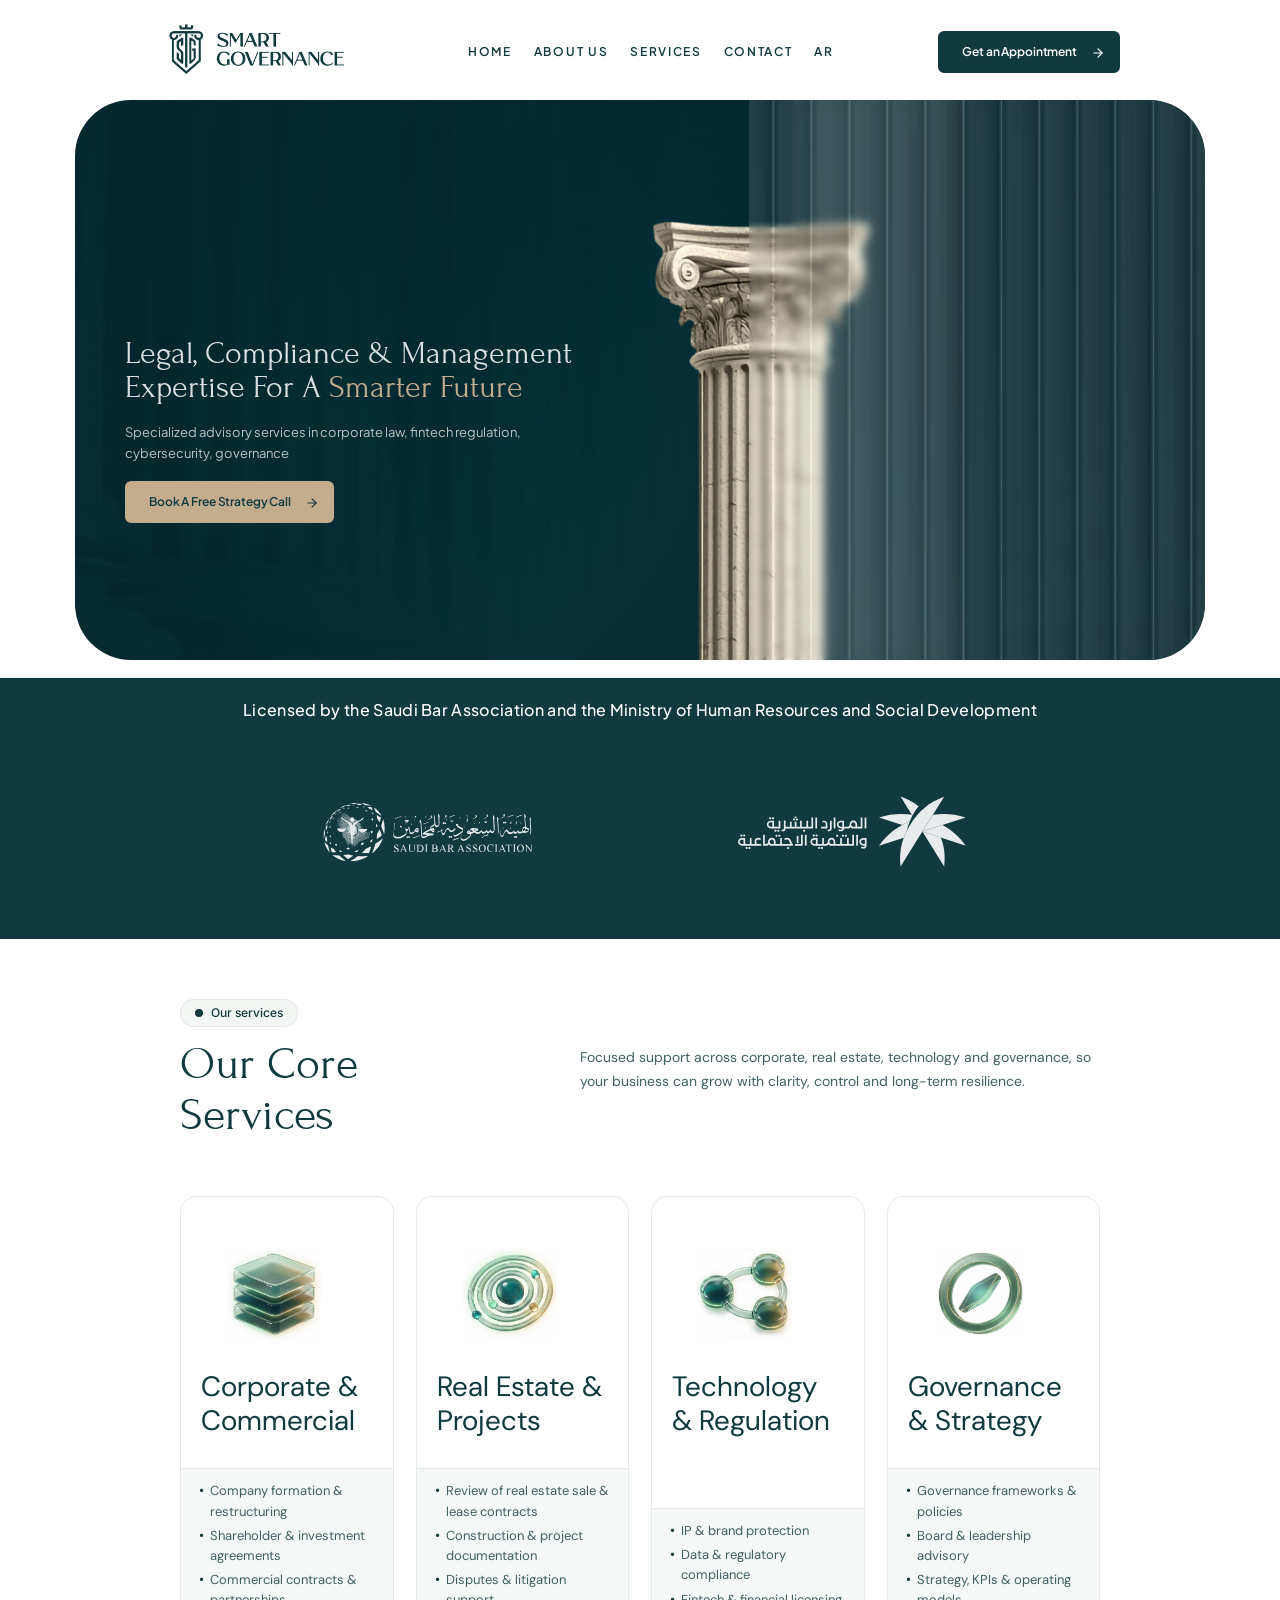
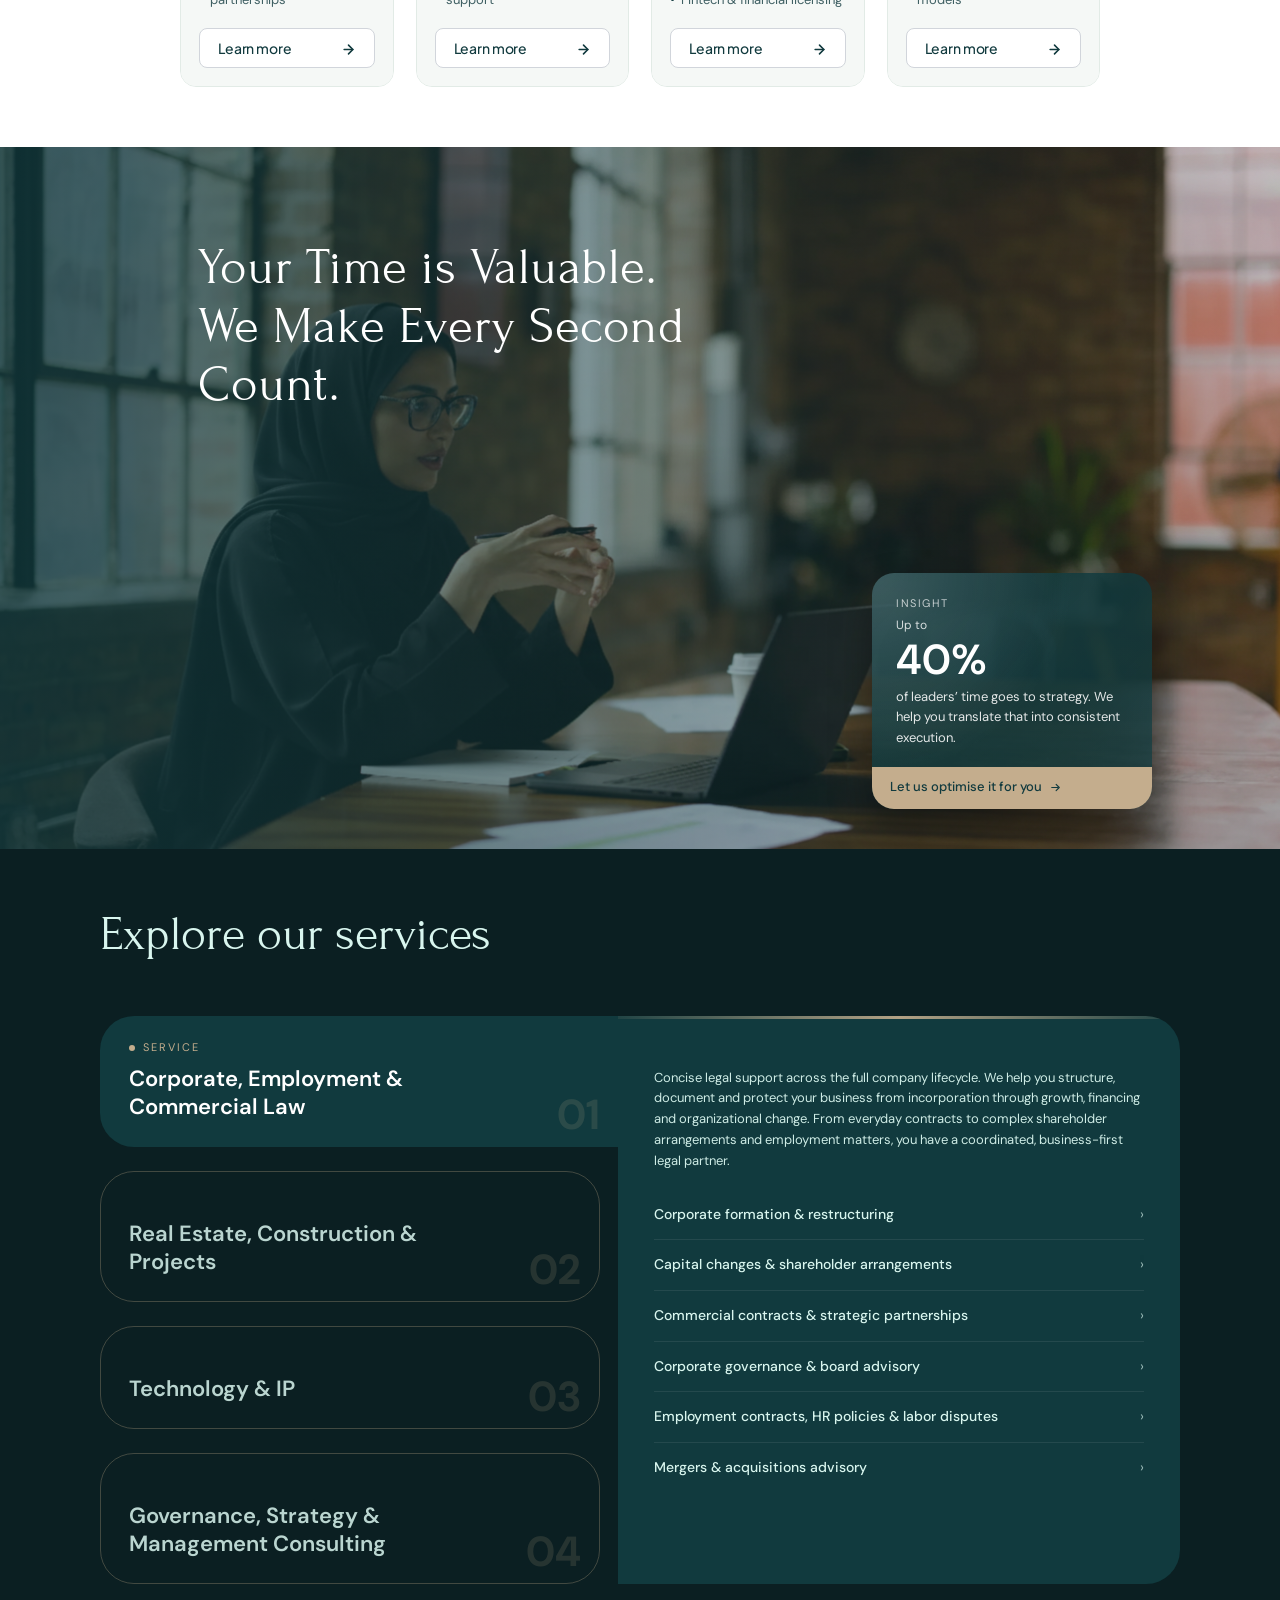
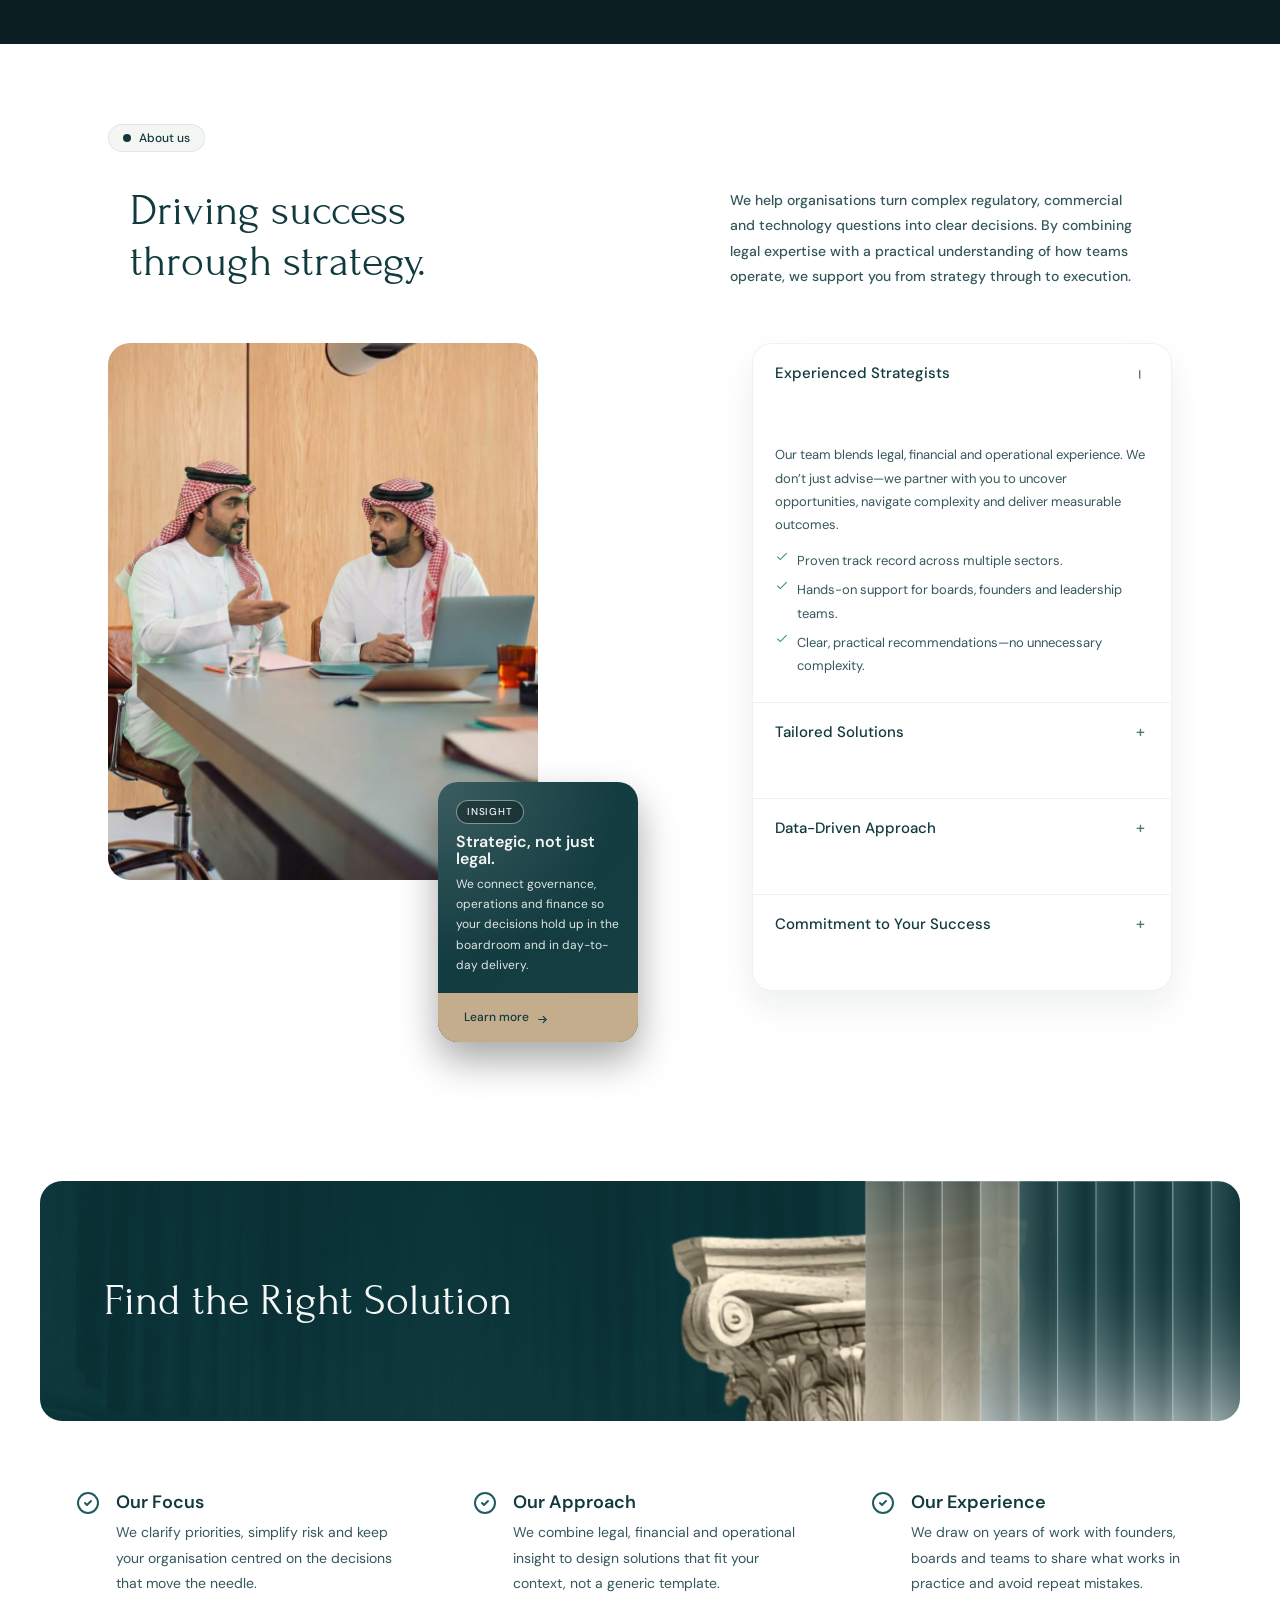
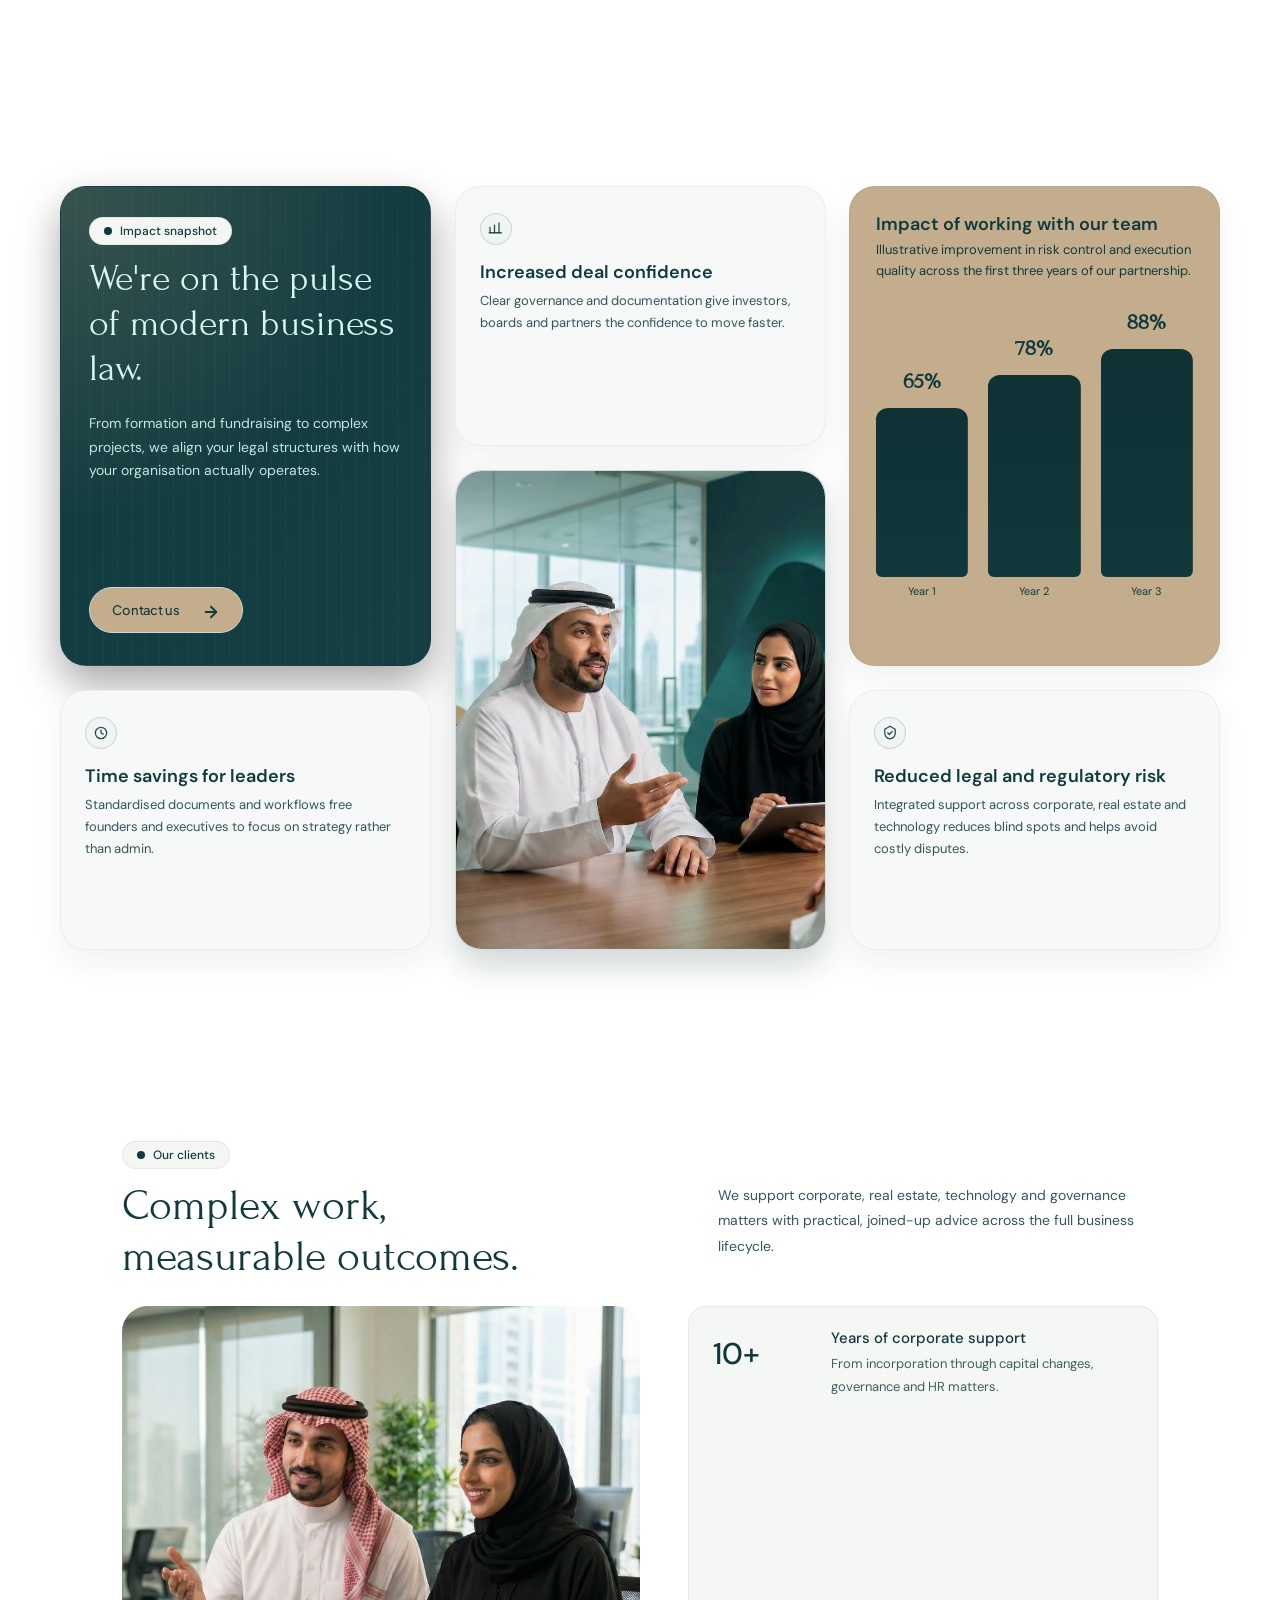
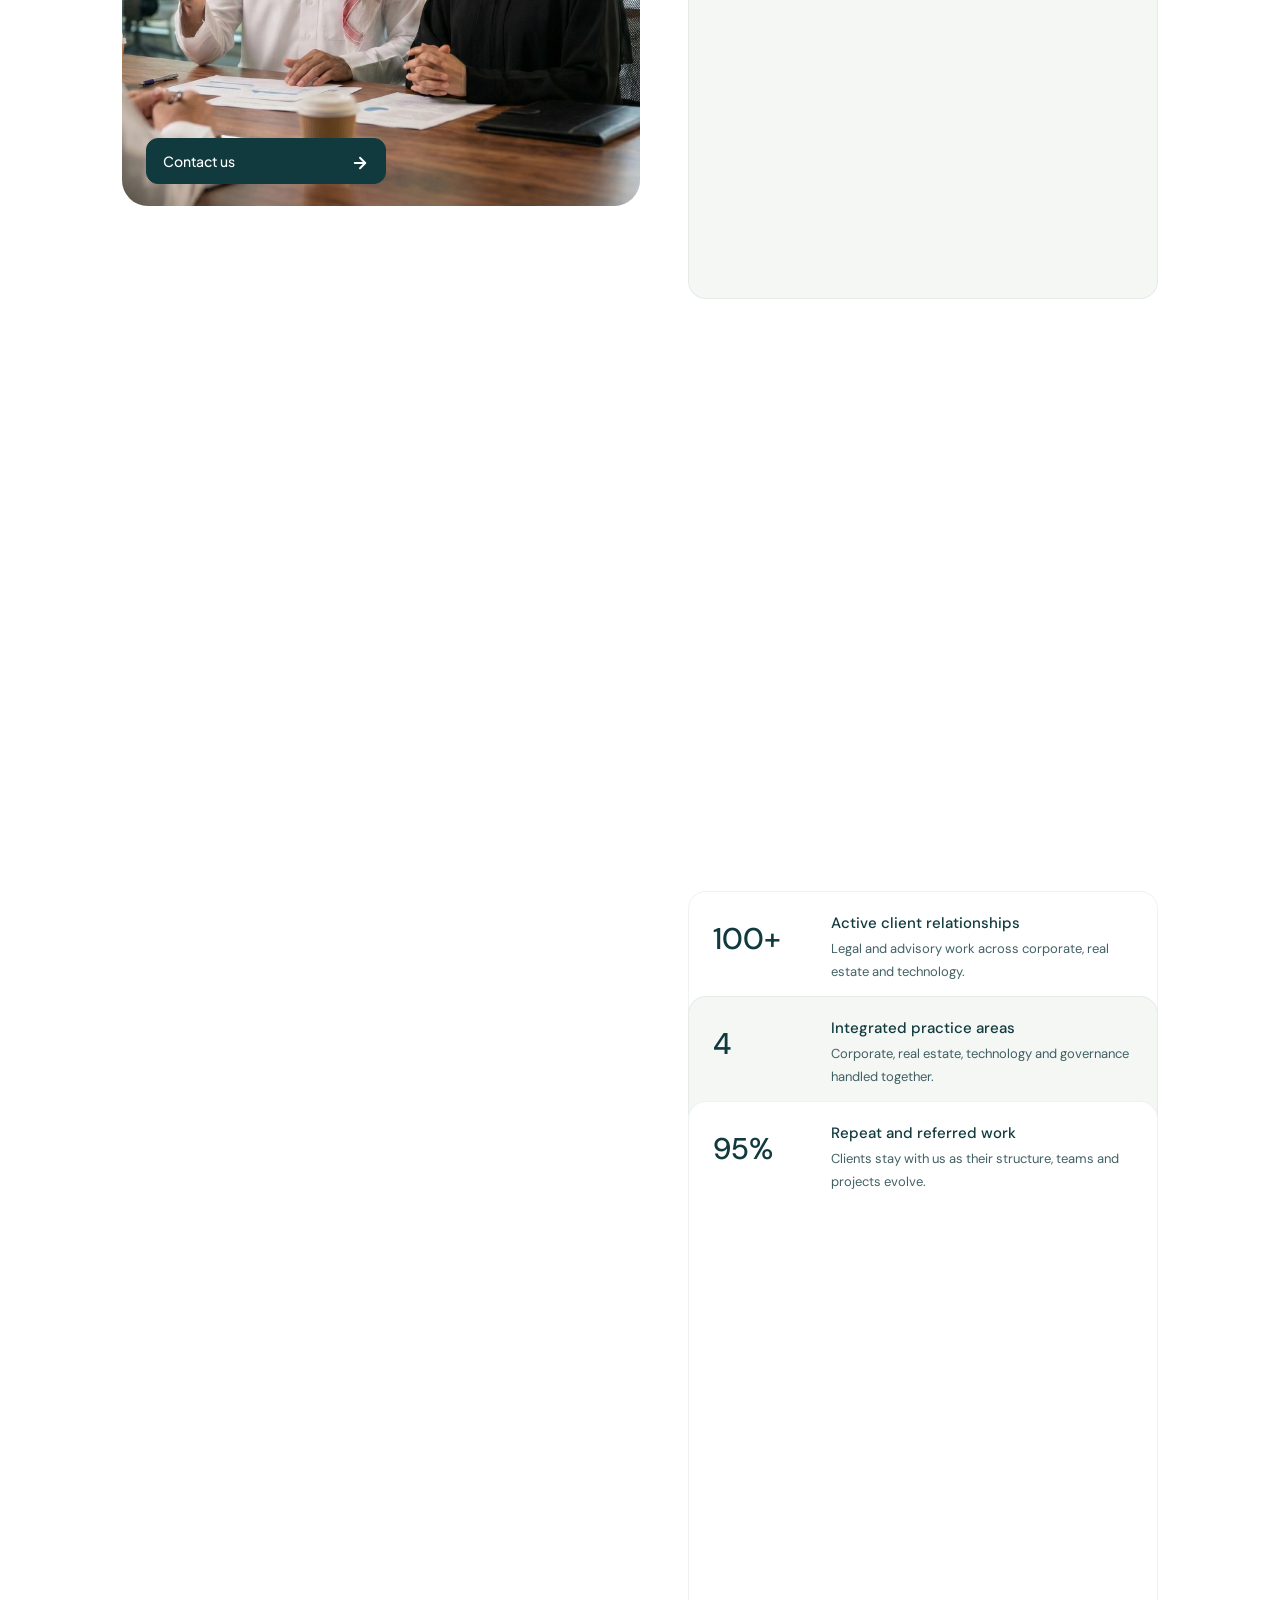
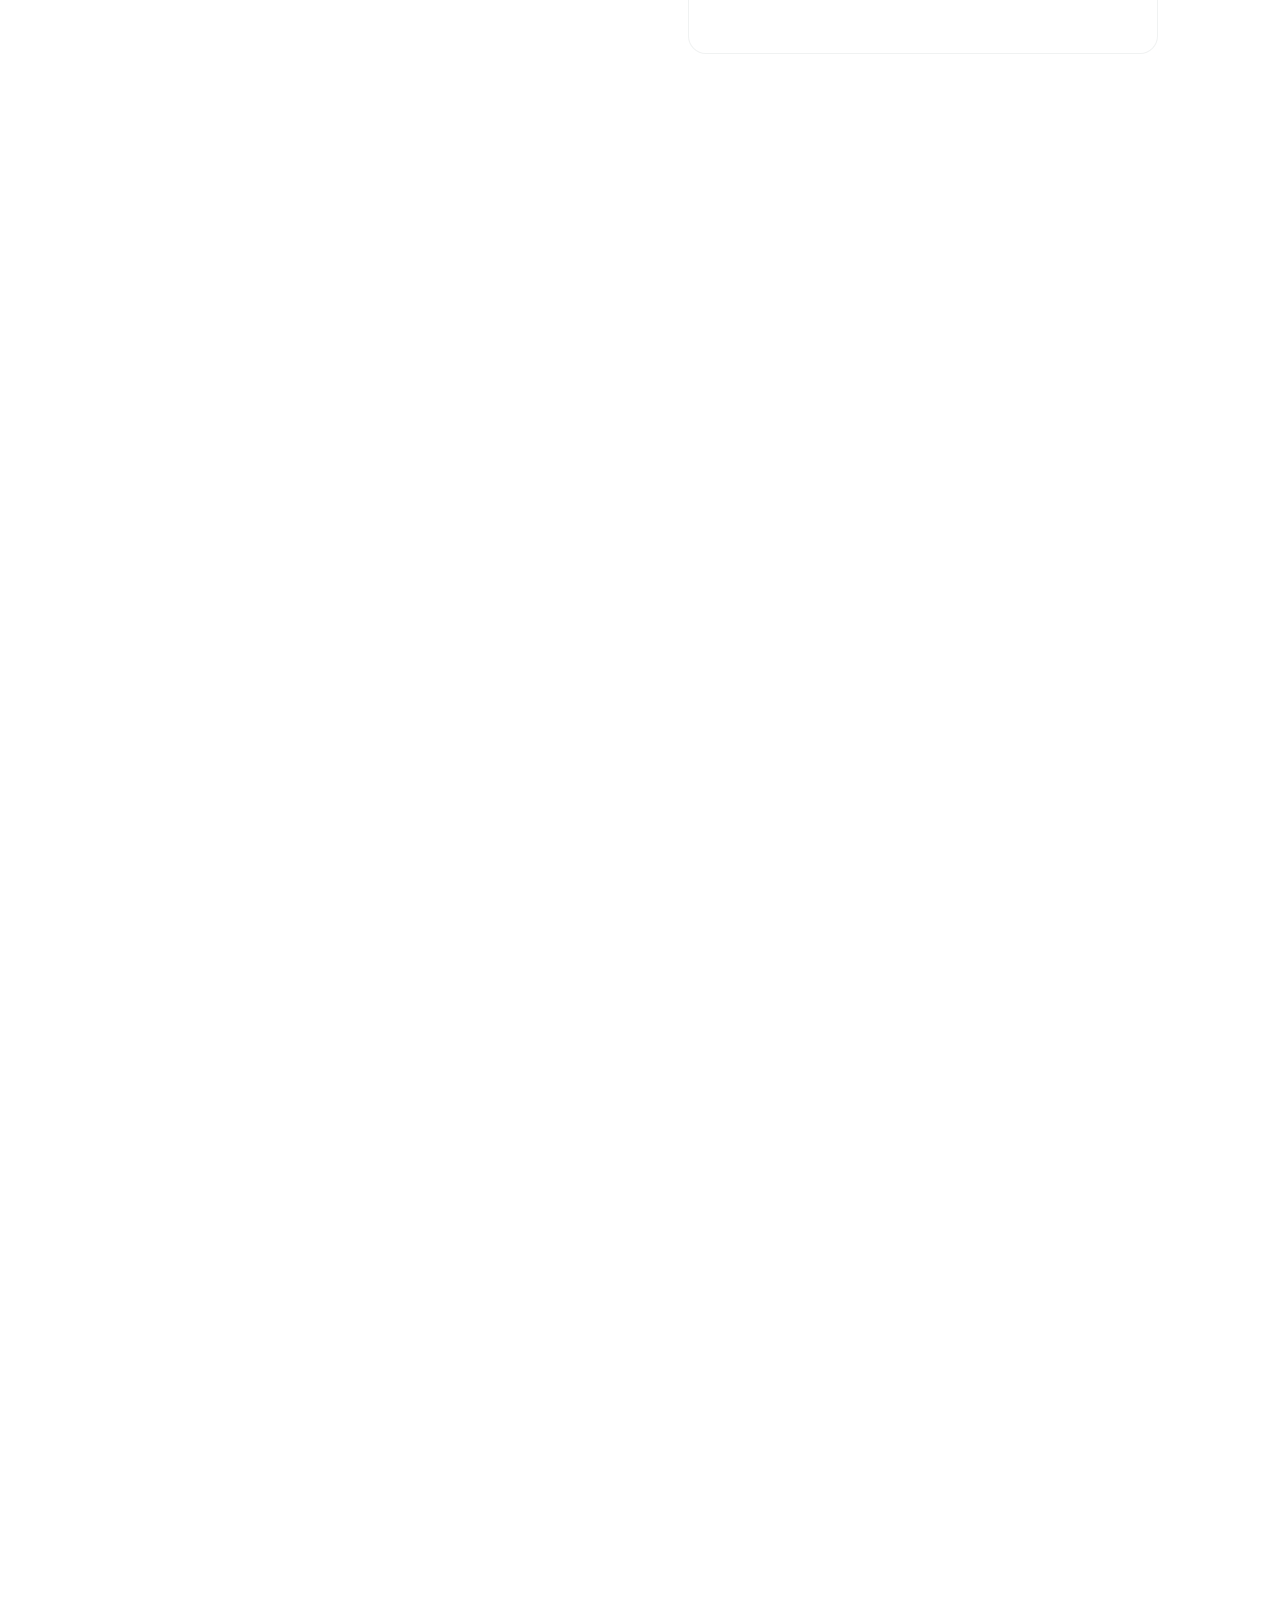
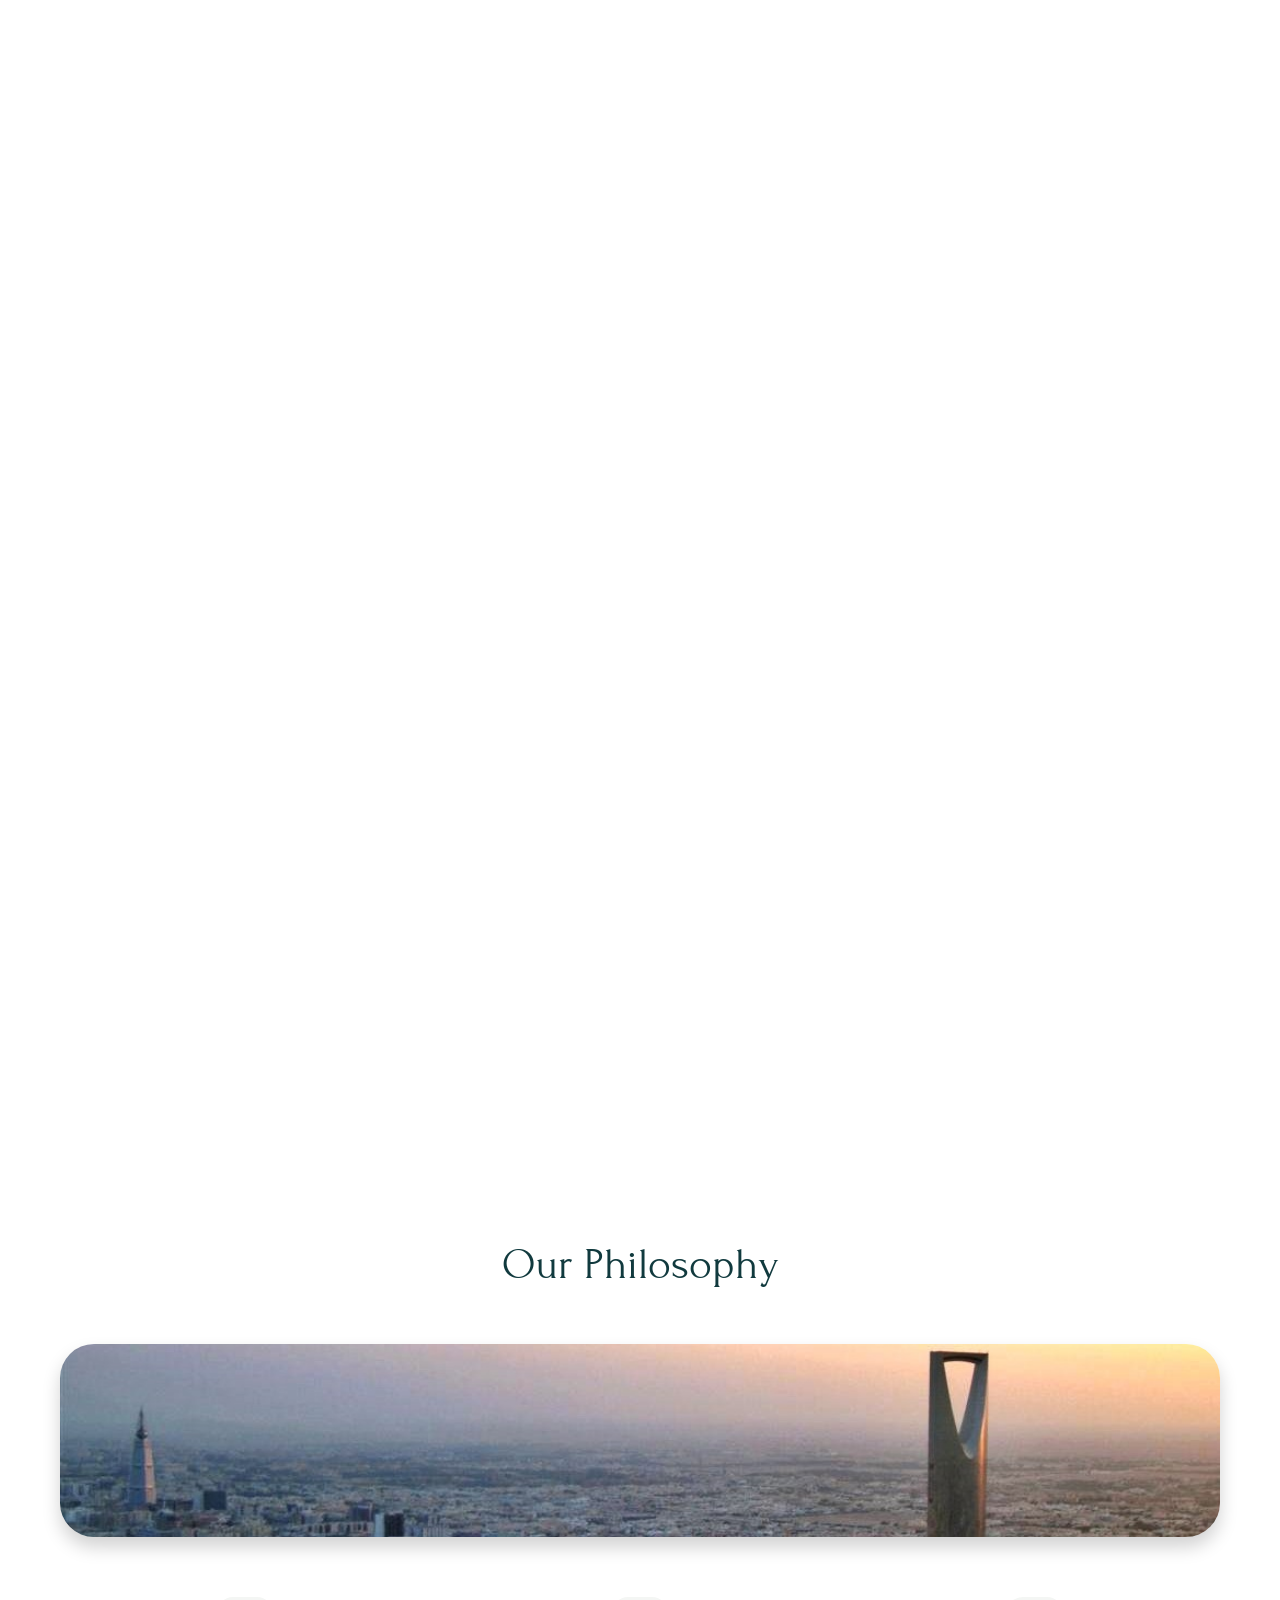
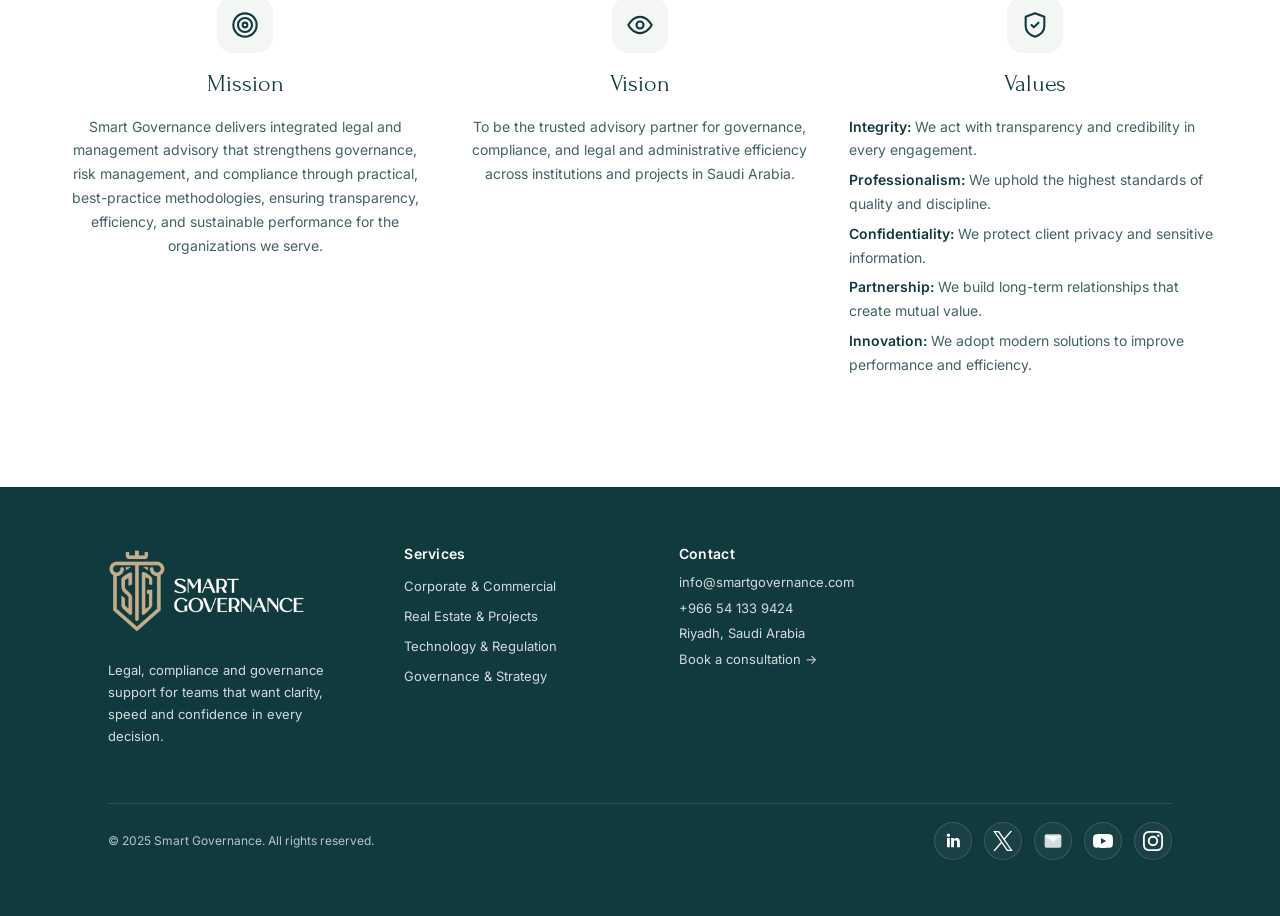
==== index.html @ 2a49c683 "smart government" ====
﻿<!DOCTYPE html>



<html lang="en" dir="ltr">



<head>



 <meta charset="UTF-8">



 <meta name="viewport" content="width=device-width, initial-scale=1.0">



 <meta name="description" content="Smart Governance - Legal, Compliance & Management Expertise For A Smarter Future">



 <title>Smart Governance - Legal & Compliance Services</title>



 



 <!-- Google Fonts -->



 <link rel="preconnect" href="https://fonts.googleapis.com">



 <link rel="preconnect" href="https://fonts.gstatic.com" crossorigin>



    <link href="https://fonts.googleapis.com/css2?family=DM+Sans:wght@400;500;600&family=Forum&family=Inter:wght@400;500;600&family=Plus+Jakarta+Sans:wght@400;500;600;700&display=swap" rel="stylesheet">

 <link rel="stylesheet" href="/assets/fonts/stylesheet.css">



 



 <!-- Stylesheets -->



 <link rel="stylesheet" href="/assets/css/main.css">



</head>



<body>



 <div class="sg-shell">



 



 <!-- ============================================



 HEADER SECTION



 ============================================ -->



 <!-- PARTIAL:header -->
<header class="sg-header" id="header">
 <div class="sg-container">
 <a class="sg-brand" href="index.html#home" aria-label="Smart Governance home">
 <img
 class="sg-brand__logo"
 src="/assets/img/Logo Dark.png"
 alt="Smart Governance"
 decoding="async"
 loading="eager"
 />
 </a>

 <nav class="sg-nav" aria-label="Primary navigation">
 <a class="sg-nav__link" href="index.html#home">HOME</a>
 <a class="sg-nav__link" href="index.html#about">ABOUT US</a>
 <a class="sg-nav__link" href="index.html#services">SERVICES</a>
 <a class="sg-nav__link" href="contact.html#contact">CONTACT</a>
 <a class="sg-nav__link sg-lang-switch" href="/ar/index.html">AR</a>
 </nav>

 <div class="sg-header-cta-slot">
 <a class="appointment-btn" id="sg-appointment-cta" href="contact.html#contact">
 <span class="btn-text">Get an Appointment</span>
 <span class="arrow-icon" aria-hidden="true">
 <svg width="20" height="20" viewBox="0 0 24 24" fill="none" stroke="currentColor" stroke-width="2.5" stroke-linecap="round" stroke-linejoin="round">
 <line x1="5" y1="12" x2="19" y2="12"></line>
 <polyline points="12 5 19 12 12 19"></polyline>
 </svg>
 </span>
 </a>
 </div>

 <button class="sg-hamburger" aria-label="Toggle menu" aria-expanded="false">
 <span class="sg-hamburger__line"></span>
 <span class="sg-hamburger__line"></span>
 <span class="sg-hamburger__line"></span>
 </button>

 <div class="sg-mobile-nav-overlay"></div>
 <nav class="sg-mobile-nav" aria-label="Mobile navigation">
 <a class="sg-mobile-nav__link" href="index.html#home">HOME</a>
 <a class="sg-mobile-nav__link" href="index.html#about">ABOUT US</a>
 <a class="sg-mobile-nav__link" href="index.html#services">SERVICES</a>
 <a class="sg-mobile-nav__link" href="contact.html#contact">CONTACT</a>
 <a class="sg-mobile-nav__link sg-lang-switch" href="/ar/index.html">AR</a>
 <div class="sg-mobile-cta-slot"></div>
 </nav>
 </div>
</header>

<!-- /PARTIAL:header -->











 <!-- ============================================



 HERO SECTION



 ============================================ -->



 <section class="sg-hero" id="home" aria-label="Smart Governance hero">



 <div class="sg-container">



 <!-- Desktop background image (hidden on mobile) -->



 <div class="sg-hero-card">



 <!-- Background image layer (color burn) -->



 <img



 class="sg-hero-bg"



 src="/assets/img/Hero background image.png"



 alt=""



 aria-hidden="true"



 decoding="async"



 loading="eager"



 />







 <!-- Optional soft vignette/contrast layer -->



 <div class="sg-hero-vignette" aria-hidden="true"></div>







 <div class="sg-hero-grid">



 <!-- Text + CTA -->



 <div class="sg-hero-copy">



 <h1 class="sg-hero-title">



 Legal, Compliance &amp; Management<br>



 Expertise For A <span class="sg-accent">Smarter Future</span>



 </h1>







 <p class="sg-hero-subtitle">



 Specialized advisory services in corporate law, fintech regulation, cybersecurity, governance



 </p>







 <a class="appointment-btn appointment-btn--flip" href="contact.html">



 <span class="btn-text">Book A Free Strategy Call</span>



 <span class="arrow-icon" aria-hidden="true">



 <svg width="20" height="20" viewBox="0 0 24 24" fill="none" stroke="currentColor" stroke-width="2.5" stroke-linecap="round" stroke-linejoin="round">



 <line x1="5" y1="12" x2="19" y2="12"></line>



 <polyline points="12 5 19 12 12 19"></polyline>



 </svg>



 </span>



 </a>



 </div>







 <!-- Pillar image + frosted glass overlays -->



 <div class="sg-hero-visual" aria-hidden="true">



 <img



 class="sg-hero-pillar"



 src="/assets/img/Hero Pillar.png"



 alt=""



 decoding="async"



 loading="eager"



 />







 <!-- Frosted glass band overlapping the pillar -->



 <div class="sg-frost-band"></div>







 <!-- Vertical frosted panels on the right -->



 <div class="sg-glass-panels" aria-hidden="true">



 <span class="sg-glass-pane"></span><span class="sg-glass-pane"></span><span class="sg-glass-pane"></span><span class="sg-glass-pane"></span>



 <span class="sg-glass-pane"></span><span class="sg-glass-pane"></span><span class="sg-glass-pane"></span><span class="sg-glass-pane"></span>



 <span class="sg-glass-pane"></span><span class="sg-glass-pane"></span><span class="sg-glass-pane"></span><span class="sg-glass-pane"></span>



 <span class="sg-glass-pane"></span><span class="sg-glass-pane"></span><span class="sg-glass-pane"></span><span class="sg-glass-pane"></span>



 <span class="sg-glass-pane"></span><span class="sg-glass-pane"></span><span class="sg-glass-pane"></span><span class="sg-glass-pane"></span>



 <span class="sg-glass-pane"></span><span class="sg-glass-pane"></span><span class="sg-glass-pane"></span><span class="sg-glass-pane"></span>



 <span class="sg-glass-pane"></span><span class="sg-glass-pane"></span><span class="sg-glass-pane"></span><span class="sg-glass-pane"></span>



 </div>



 </div>



 </div>



 </div>



 </div>







 <!-- Mobile background with text overlay -->



 <div class="sg-hero-mobile">



 <img



 class="sg-hero-mobile-bg"



 src="/assets/img/mobile hero bkg.png"



 alt=""



 aria-hidden="true"



 decoding="async"



 loading="eager"



 />



 <div class="sg-container">



 <div class="sg-hero-mobile-content">



 <div class="sg-hero-copy">



 <h1 class="sg-hero-title">



 Legal, Compliance &amp; Management<br>



 Expertise For A <span class="sg-accent">Smarter Future</span>



 </h1>







 <p class="sg-hero-subtitle">



 Specialized advisory services in corporate law, fintech regulation, cybersecurity, governance



 </p>







 <a class="appointment-btn appointment-btn--flip" href="contact.html">



 <span class="btn-text">Book A Free Strategy Call</span>



 <span class="arrow-icon" aria-hidden="true">



 <svg width="20" height="20" viewBox="0 0 24 24" fill="none" stroke="currentColor" stroke-width="2.5" stroke-linecap="round" stroke-linejoin="round">



 <line x1="5" y1="12" x2="19" y2="12"></line>



 <polyline points="12 5 19 12 12 19"></polyline>



 </svg>



 </span>



 </a>



 </div>



 </div>



 </div>



 </div>



 </section>







 <!-- ============================================



 TRUSTED BY LOGOS SECTION



 ============================================ -->



  <section class="sg-trusted is-in-view" id="trusted" aria-label="Licensed by the Saudi Bar Association and the Ministry of Human Resources and Social Development">
  <div class="sg-container">
    <h2 class="sg-trusted__title">Licensed by the Saudi Bar Association and the Ministry of Human Resources and Social Development</h2>
    <div class="sg-trusted__logos">
      <div class="sg-trusted__logo sg-trusted__logo--bar">
        <a href="https://sba.gov.sa/" target="_blank" rel="noopener noreferrer" aria-label="Saudi Bar Association">
          <img src="/assets/svg/saudi-bar-association.svg" alt="Saudi Bar Association" loading="lazy" />
        </a>
      </div>
      <div class="sg-trusted__logo sg-trusted__logo--hrsd">
        <a href="https://www.hrsd.gov.sa/" target="_blank" rel="noopener noreferrer" aria-label="Ministry of Human Resources and Social Development">
          <img src="/assets/svg/hrsd.svg" alt="Ministry of Human Resources and Social Development" loading="lazy" />
        </a>
      </div>
    </div>
  </div>
</section>







 <!-- ============================================



 SERVICES SECTION



 ============================================ -->



 <section class="sg-services" id="services" aria-label="Our Core Services">



 <div class="sg-container">



 <div class="sg-services__top">



 <div class="sg-services__title-block">



 <div class="sg-pill sg-pill--spaced">



 <span class="sg-pill__dot"></span>



 <span>Our services</span>



 </div>



 <h2 class="sg-services__title">Our Core Services</h2>



 </div>



 <p class="sg-services__lead">



 Focused support across corporate, real estate, technology and governance, so your business can grow with clarity, control and long-term resilience.



 </p>



 </div>







 <div class="sg-services__grid">



 <!-- Card 1 -->



 <article class="sg-services-card">



 <div class="sg-services-card__top">



 <div class="sg-services-card__icon">



 <img src="/assets/img/Corporate & Commercial icon.png" alt="" aria-hidden="true" loading="lazy" />



 </div>



 <h3 class="sg-services-card__title">Corporate &amp; Commercial</h3>



 </div>



 <div class="sg-services-card__bottom">



 <ul class="sg-services-card__list">



 <li>Company formation &amp; restructuring</li>



 <li>Shareholder &amp; investment agreements</li>



 <li>Commercial contracts &amp; partnerships</li>



 </ul>



 <a href="service.html, service=corporate-commercial" class="sg-btn-type2-services sg-services-card__button">



 <span class="btn-text">Learn more</span>



 <span class="arrow-icon" aria-hidden="true">



 <svg width="18" height="18" viewBox="0 0 24 24" fill="none" stroke="currentColor" stroke-width="2.5" stroke-linecap="round" stroke-linejoin="round">



 <line x1="5" y1="12" x2="19" y2="12"></line>



 <polyline points="12 5 19 12 12 19"></polyline>



 </svg>



 </span>



 </a>



 </div>



 </article>







 <!-- Card 2 -->



 <article class="sg-services-card sg-services-card--real-estate">



 <div class="sg-services-card__top">



 <div class="sg-services-card__icon">



 <img src="/assets/img/Real Estate & Projects icon.png" alt="" aria-hidden="true" loading="lazy" />



 </div>



 <h3 class="sg-services-card__title">Real Estate &amp; Projects</h3>



 </div>



 <div class="sg-services-card__bottom">



 <ul class="sg-services-card__list">



 <li>Review of real estate sale &amp; lease contracts</li>



 <li>Construction &amp; project documentation</li>



 <li>Disputes &amp; litigation support</li>



 </ul>



 <a href="service.html, service=real-estate-projects" class="sg-btn-type2-services sg-services-card__button">



 <span class="btn-text">Learn more</span>



 <span class="arrow-icon" aria-hidden="true">



 <svg width="18" height="18" viewBox="0 0 24 24" fill="none" stroke="currentColor" stroke-width="2.5" stroke-linecap="round" stroke-linejoin="round">



 <line x1="5" y1="12" x2="19" y2="12"></line>



 <polyline points="12 5 19 12 12 19"></polyline>



 </svg>



 </span>



 </a>



 </div>



 </article>







 <!-- Card 3 -->



 <article class="sg-services-card">



 <div class="sg-services-card__top">



 <div class="sg-services-card__icon">



 <img src="/assets/img/Technology & Regulation icon.png" alt="" aria-hidden="true" loading="lazy" />



 </div>



 <h3 class="sg-services-card__title">Technology &amp; Regulation</h3>



 </div>



 <div class="sg-services-card__bottom">



 <ul class="sg-services-card__list">



 <li>IP &amp; brand protection</li>



 <li>Data &amp; regulatory compliance</li>



 <li>Fintech &amp; financial licensing</li>



 </ul>



 <a href="service.html, service=technology-regulation" class="sg-btn-type2-services sg-services-card__button">



 <span class="btn-text">Learn more</span>



 <span class="arrow-icon" aria-hidden="true">



 <svg width="18" height="18" viewBox="0 0 24 24" fill="none" stroke="currentColor" stroke-width="2.5" stroke-linecap="round" stroke-linejoin="round">



 <line x1="5" y1="12" x2="19" y2="12"></line>



 <polyline points="12 5 19 12 12 19"></polyline>



 </svg>



 </span>



 </a>



 </div>



 </article>







 <!-- Card 4 -->



 <article class="sg-services-card">



 <div class="sg-services-card__top">



 <div class="sg-services-card__icon">



 <img src="/assets/img/Governance & Stratgy icon.png" alt="" aria-hidden="true" loading="lazy" />



 </div>



 <h3 class="sg-services-card__title">Governance &amp; Strategy</h3>



 </div>



 <div class="sg-services-card__bottom">



 <ul class="sg-services-card__list">



 <li>Governance frameworks &amp; policies</li>



 <li>Board &amp; leadership advisory</li>



 <li>Strategy, KPIs &amp; operating models</li>



 </ul>



 <a href="service.html, service=governance-strategy" class="sg-btn-type2-services sg-services-card__button">



 <span class="btn-text">Learn more</span>



 <span class="arrow-icon" aria-hidden="true">



 <svg width="18" height="18" viewBox="0 0 24 24" fill="none" stroke="currentColor" stroke-width="2.5" stroke-linecap="round" stroke-linejoin="round">



 <line x1="5" y1="12" x2="19" y2="12"></line>



 <polyline points="12 5 19 12 12 19"></polyline>



 </svg>



 </span>



 </a>



 </div>



 </article>



 </div>



 </div>



	 



 </section>



	 <!-- ============================================



 FULL-WIDTH IMPACT VISUAL



 ============================================ -->



 <section class="sg-time-hero" aria-label="Time optimization impact">



 <div class="sg-time-hero__inner">



 <div class="sg-time-hero__heading">



 <h1>



 <span>Your Time is Valuable.</span>



 <span>We Make Every Second Count.</span>



 </h1>



 </div>







 <article class="sg-time-hero__stat" data-mosaic-observe>



 <div class="sg-time-hero__stat-inner">



 <div class="sg-time-hero__tag">Insight</div>



 <p class="sg-time-hero__eyebrow">Up to</p>



 <p class="sg-time-hero__number">40%</p>



 <p class="sg-time-hero__subcopy">



 of leaders’ time goes to strategy. We help you translate that into consistent execution.



 </p>



 </div>



 <div class="sg-time-hero__footer">



 <a class="sg-time-hero__cta" href="contact.html#contact">



 <span>Let us optimise it for you</span>



 <span class="sg-arrow" aria-hidden="true">



 <svg viewBox="0 0 24 24" aria-hidden="true" focusable="false">



 <path d="M6 12h10"></path>



 <path d="M13 7l5 5-5 5"></path>



 </svg>



 </span>



 </a>



 </div>



 </article>



 </div>



 </section>







 <!-- ============================================



 EXPLORE SERVICES SECTION (TABS)



 ============================================ -->



 <section class="sg-explore-services" id="explore-services" aria-label="Explore our services">



 <div class="sg-container">



 <div class="sg-explore-services__heading">



 <h2 class="sg-explore-services__title">Explore our services</h2>



 </div>







 <div class="sg-explore-services__layout">



 <!-- LEFT: TABS -->



 <div class="sg-explore-services__tabs">



 <button class="sg-explore-services__tab active" data-tab="corporate" aria-label="Corporate, Employment & Commercial Law">



 <div class="sg-explore-services__tab-mark">



 <span class="sg-explore-services__tab-dot"></span>



 <span>Service</span>



 </div>



 <div class="sg-explore-services__tab-subtitle">



 Corporate, Employment &amp; Commercial Law



 </div>



 <span class="sg-explore-services__tab-index">01</span>



 </button>







 <button class="sg-explore-services__tab" data-tab="realestate" aria-label="Real Estate, Construction & Projects">



 <div class="sg-explore-services__tab-mark">



 <span class="sg-explore-services__tab-dot"></span>



 <span>Service</span>



 </div>



 <div class="sg-explore-services__tab-subtitle">



 Real Estate, Construction &amp; Projects



 </div>



 <span class="sg-explore-services__tab-index">02</span>



 </button>







 <button class="sg-explore-services__tab" data-tab="technology" aria-label="Technology & IP">



 <div class="sg-explore-services__tab-mark">



 <span class="sg-explore-services__tab-dot"></span>



 <span>Service</span>



 </div>



 <div class="sg-explore-services__tab-subtitle">



 Technology &amp; IP



 </div>



 <span class="sg-explore-services__tab-index">03</span>



 </button>







 <button class="sg-explore-services__tab" data-tab="governance" aria-label="Governance, Strategy & Management Consulting">



 <div class="sg-explore-services__tab-mark">



 <span class="sg-explore-services__tab-dot"></span>



 <span>Service</span>



 </div>



 <div class="sg-explore-services__tab-subtitle">



 Governance, Strategy &amp; Management Consulting



 </div>



 <span class="sg-explore-services__tab-index">04</span>



 </button>



 </div>







 <!-- RIGHT: PANELS -->



 <div class="sg-explore-services__panels">



 <!-- 1. Corporate -->



 <div class="sg-explore-services__panel active" data-tab="corporate">



 <p class="sg-explore-services__panel-intro">



 Concise legal support across the full company lifecycle. We help you



 structure, document and protect your business from incorporation through



 growth, financing and organizational change. From everyday contracts to



 complex shareholder arrangements and employment matters, you have a



 coordinated, business-first legal partner.



 </p>



 <a href="service-overview.html" class="sg-explore-services__service-row">



 <span class="sg-explore-services__service-title">Corporate formation &amp; restructuring</span>



 <span class="sg-explore-services__service-arrow">&rsaquo;</span>



  </a>



  <a href="service-overview.html" class="sg-explore-services__service-row">



 <span class="sg-explore-services__service-title">Capital changes &amp; shareholder arrangements</span>



 <span class="sg-explore-services__service-arrow">&rsaquo;</span>



 </a>



  <a href="service-overview.html" class="sg-explore-services__service-row">



 <span class="sg-explore-services__service-title">Commercial contracts &amp; strategic partnerships</span>



 <span class="sg-explore-services__service-arrow">&rsaquo;</span>



 </a>



 <a href="service-overview.html" class="sg-explore-services__service-row">



 <span class="sg-explore-services__service-title">Corporate governance &amp; board advisory</span>



 <span class="sg-explore-services__service-arrow">&rsaquo;</span>



 </a>



 <a href="service-overview.html" class="sg-explore-services__service-row">



 <span class="sg-explore-services__service-title">



 Employment contracts, HR policies &amp; labor disputes



 </span>



 <span class="sg-explore-services__service-arrow">&rsaquo;</span>



 </a>



 <a href="service-overview.html" class="sg-explore-services__service-row">



  <span class="sg-explore-services__service-title">Mergers &amp; acquisitions advisory</span>



  <span class="sg-explore-services__service-arrow">&rsaquo;</span>



  </a>



 </div>







 <!-- 2. Real Estate -->



 <div class="sg-explore-services__panel" data-tab="realestate">



 <p class="sg-explore-services__panel-intro">



 Legal and financial advisory for property and project-based ventures.



 We support you from initial deal structuring through documentation,



 execution and dispute resolution. Whether you are acquiring, developing



 or managing assets, we help you understand risk, safeguard value and



 keep projects moving.



 </p>



 <a href="service-overview.html" class="sg-explore-services__service-row">



 <span class="sg-explore-services__service-title">Review of real estate sale &amp; lease contracts</span>



 <span class="sg-explore-services__service-arrow">&rsaquo;</span>



 </a>



 <a href="service-overview.html" class="sg-explore-services__service-row">



 <span class="sg-explore-services__service-title">Title transfer &amp; property documentation</span>



 <span class="sg-explore-services__service-arrow">&rsaquo;</span>



 </a>



 <a href="service-overview.html" class="sg-explore-services__service-row">



 <span class="sg-explore-services__service-title">Real estate disputes &amp; litigation support</span>



 <span class="sg-explore-services__service-arrow">&rsaquo;</span>



 </a>



 <a href="service-overview.html" class="sg-explore-services__service-row">



 <span class="sg-explore-services__service-title">Construction &amp; engineering contracts review</span>



 <span class="sg-explore-services__service-arrow">&rsaquo;</span>



 </a>



 <a href="service-overview.html" class="sg-explore-services__service-row">



 <span class="sg-explore-services__service-title">



 Project cash-flow analysis &amp; financial risk review



 </span>



 <span class="sg-explore-services__service-arrow">&rsaquo;</span>



 </a>



 </div>







 <!-- 3. Technology -->



 <div class="sg-explore-services__panel" data-tab="technology">



 <p class="sg-explore-services__panel-intro">



 Specialized support for innovation, digital business and regulated finance.



 We work with technology-driven companies and financial institutions to



 protect intellectual property, navigate regulation and design compliant



 digital products. Our goal is to let you innovate confidently while



 managing legal, data and regulatory risk.



 </p>



 <a href="service-overview.html" class="sg-explore-services__service-row">



 <span class="sg-explore-services__service-title">



 Trademark, patent &amp; copyright registration



 </span>



 <span class="sg-explore-services__service-arrow">&rsaquo;</span>



 </a>



 <a href="service-overview.html" class="sg-explore-services__service-row">



 <span class="sg-explore-services__service-title">Brand protection &amp; IP infringement disputes</span>



 <span class="sg-explore-services__service-arrow">&rsaquo;</span>



 </a>



 <a href="service-overview.html" class="sg-explore-services__service-row">



 <span class="sg-explore-services__service-title">



 Data protection, privacy &amp; cybersecurity compliance



 </span>



 <span class="sg-explore-services__service-arrow">&rsaquo;</span>



 </a>



 <a href="service-overview.html" class="sg-explore-services__service-row">



 <span class="sg-explore-services__service-title">



 E-commerce, digital business &amp; fintech advisory



 </span>



 <span class="sg-explore-services__service-arrow">&rsaquo;</span>



 </a>



 <a href="service-overview.html" class="sg-explore-services__service-row">



 <span class="sg-explore-services__service-title">



 Banking &amp; fintech licensing, AML/CFT &amp; SAMA compliance



 </span>



 <span class="sg-explore-services__service-arrow">&rsaquo;</span>



 </a>



 </div>







 <!-- 4. Governance -->



 <div class="sg-explore-services__panel" data-tab="governance">



 <p class="sg-explore-services__panel-intro">



 Practical consulting to build strong, high-performing organizations.



 We help leadership teams translate strategy into clear governance,



 processes and metrics, while staying aligned with local regulators and



 industry expectations. The focus is on structures that are simple,



 workable and truly support decision-making.



 </p>



 <a href="service-overview.html" class="sg-explore-services__service-row">



 <span class="sg-explore-services__service-title">



 Governance frameworks, policies &amp; compliance programs



 </span>



 <span class="sg-explore-services__service-arrow">&rsaquo;</span>



 </a>



 <a href="service-overview.html" class="sg-explore-services__service-row">



 <span class="sg-explore-services__service-title">



 Cyber governance &amp; regulatory alignment (SAMA, CMA, etc.)



 </span>



 <span class="sg-explore-services__service-arrow">&rsaquo;</span>



 </a>



 <a href="service-overview.html" class="sg-explore-services__service-row">



 <span class="sg-explore-services__service-title">



 Operations design, BPR &amp; workflow optimization



 </span>



 <span class="sg-explore-services__service-arrow">&rsaquo;</span>



 </a>



 <a href="service-overview.html" class="sg-explore-services__service-row">



 <span class="sg-explore-services__service-title">



 Strategy development, business planning &amp; KPIs



 </span>



 <span class="sg-explore-services__service-arrow">&rsaquo;</span>



 </a>



 <a href="service-overview.html" class="sg-explore-services__service-row">



 <span class="sg-explore-services__service-title">



 Startup formation, venture support &amp; fundraising advisory



 </span>



 <span class="sg-explore-services__service-arrow">&rsaquo;</span>



 </a>



 </div>



 </div>



 </div>



 </div>



 </section>







 <!-- ============================================



 ABOUT STRATEGY SECTION



 ============================================ -->



 <section class="sg-about-strategy" id="about" aria-label="About Smart Governance strategy approach">



 <div class="sg-pill sg-pill--spaced">



 <span class="sg-pill__dot"></span>



 <span>About us</span>



 </div>



 



 <div class="sg-about-strategy__header">



 <div class="sg-about-strategy__title">



 <h2>Driving success through strategy.</h2>



 </div>



 <p class="sg-about-strategy__intro">



 We help organisations turn complex regulatory, commercial and technology questions



 into clear decisions. By combining legal expertise with a practical understanding



 of how teams operate, we support you from strategy through to execution.



 </p>



 </div>



 



 <div class="sg-about-strategy__grid">



 <!-- Left: image column -->



 <div class="sg-about-strategy__image-col">



 <div class="sg-about-strategy__image-wrap">



 <img



 src="/assets/img/strategy-advisor.png"



 alt="Senior advisor looking confident in an office setting"



 loading="lazy"



 />



 </div>



 



 <article class="sg-about-strategy__float">



 <div class="sg-about-strategy__float-inner">



 <div class="sg-about-strategy__float-pill">Insight</div>



 <h3 class="sg-about-strategy__float-title">Strategic, not just legal.</h3>



 <p class="sg-about-strategy__float-text">



 We connect governance, operations and finance so your decisions hold up



 in the boardroom and in day-to-day delivery.



 </p>



 </div>



 <div class="sg-about-strategy__float-footer">



 <a class="sg-about-strategy__float-cta" href="service.html, service=governance-strategy">



 <span>Learn more</span>



 <span class="sg-arrow" aria-hidden="true">



 <svg viewBox="0 0 24 24" aria-hidden="true" focusable="false">



 <path d="M6 12h10"></path>



 <path d="M13 7l5 5-5 5"></path>



 </svg>



 </span>



 </a>



 </div>



 </article>



 </div>



 



 <!-- Right: accordion -->



 <div class="sg-about-strategy__accordion">



 <div class="sg-about-strategy__item is-open">



 <div class="sg-about-strategy__header">



 <span class="title">Experienced Strategists</span>



 <span class="icon">–</span>



 </div>



 <div class="sg-about-strategy__body">



 <p>



 Our team blends legal, financial and operational experience. We don’t just



 advise—we partner with you to uncover opportunities, navigate complexity and



 deliver measurable outcomes.



 </p>



 <ul class="sg-about-strategy__checklist">



 <li>



 <svg viewBox="0 0 24 24">



 <polyline points="4 13 9 18 20 7"></polyline>



 </svg>



 <span>Proven track record across multiple sectors.</span>



 </li>



 <li>



 <svg viewBox="0 0 24 24">



 <polyline points="4 13 9 18 20 7"></polyline>



 </svg>



 <span>Hands-on support for boards, founders and leadership teams.</span>



 </li>



 <li>



 <svg viewBox="0 0 24 24">



 <polyline points="4 13 9 18 20 7"></polyline>



 </svg>



 <span>Clear, practical recommendations—no unnecessary complexity.</span>



 </li>



 </ul>



 </div>



 </div>



 



 <div class="sg-about-strategy__item">



 <div class="sg-about-strategy__header">



 <span class="title">Tailored Solutions</span>



 <span class="icon">+</span>



 </div>



 <div class="sg-about-strategy__body">



 <p>



 Every engagement is built around your context, industry, risk profile and growth



 plans, so you get structures and documentation that fit how you actually operate.



 </p>



 </div>



 </div>



 



 <div class="sg-about-strategy__item">



 <div class="sg-about-strategy__header">



 <span class="title">Data-Driven Approach</span>



 <span class="icon">+</span>



 </div>



 <div class="sg-about-strategy__body">



 <p>



 We combine qualitative insights with data on governance, operations and



 financial performance to prioritise what will have the greatest impact.



 </p>



 </div>



 </div>



 



 <div class="sg-about-strategy__item">



 <div class="sg-about-strategy__header">



 <span class="title">Commitment to Your Success</span>



 <span class="icon">+</span>



 </div>



 <div class="sg-about-strategy__body">



 <p>



 We stay with you beyond the slide deck—supporting implementation, training



 teams and adjusting as your organisation evolves.



 </p>



 </div>



 </div>



 </div>



 </div>



 </section>







 <!-- ============================================



 SOLUTIONS SECTION



 ============================================ -->



 <section class="sg-solution" id="solutions" aria-label="Find the right solution">



 <div class="sg-solution__inner">



 <div class="sg-solution__hero">



 <img src="/assets/img/find-right-solution.png" alt="" aria-hidden="true" loading="lazy" />



 <div class="sg-solution__hero-content">



 <h2>Find the Right Solution</h2>



 </div>



 </div>







 <div class="sg-solution__grid">



 <article class="sg-solution__item">



 <div class="sg-solution__icon" aria-hidden="true">



 <svg viewBox="0 0 24 24" fill="none" stroke="currentColor" stroke-width="2" stroke-linecap="round" stroke-linejoin="round">



 <circle cx="12" cy="12" r="10"></circle>



 <path d="m9 12 2 2 4-4"></path>



 </svg>



 </div>



 <div class="sg-solution__text">



 <h3>Our Focus</h3>



 <p>



 We clarify priorities, simplify risk and keep your organisation centred



 on the decisions that move the needle.



 </p>



 </div>



 </article>







 <article class="sg-solution__item">



 <div class="sg-solution__icon" aria-hidden="true">



 <svg viewBox="0 0 24 24" fill="none" stroke="currentColor" stroke-width="2" stroke-linecap="round" stroke-linejoin="round">



 <circle cx="12" cy="12" r="10"></circle>



 <path d="m9 12 2 2 4-4"></path>



 </svg>



 </div>



 <div class="sg-solution__text">



 <h3>Our Approach</h3>



 <p>



 We combine legal, financial and operational insight to design solutions



 that fit your context, not a generic template.



 </p>



 </div>



 </article>







 <article class="sg-solution__item">



 <div class="sg-solution__icon" aria-hidden="true">



 <svg viewBox="0 0 24 24" fill="none" stroke="currentColor" stroke-width="2" stroke-linecap="round" stroke-linejoin="round">



 <circle cx="12" cy="12" r="10"></circle>



 <path d="m9 12 2 2 4-4"></path>



 </svg>



 </div>



 <div class="sg-solution__text">



 <h3>Our Experience</h3>



 <p>



 We draw on years of work with founders, boards and teams to share what



 works in practice and avoid repeat mistakes.



 </p>



 </div>



 </article>



 </div>



 </div>



 </section>







 </div>



 <!-- ============================================



 MOSAIC IMPACT SECTION



 ============================================ -->



 <section class="sg-mosaic" id="impact" aria-label="Impact of working with Smart Governance">



 <div class="sg-container">



 <div class="sg-mosaic__grid">



 <!-- HERO CARD -->



 <article class="sg-mosaic__card sg-mosaic__card--hero" data-mosaic-observe>



 <div class="sg-mosaic__hero-inner">



 <span class="sg-pill sg-pill--spaced">



 <span class="sg-pill__dot"></span>



 <span>Impact snapshot</span>



 </span>



 <h3>



 We're on the pulse<br>



 of modern business law.



 </h3>



 <p>



 From formation and fundraising to complex projects, we align your legal



 structures with how your organisation actually operates.



 </p>



 <a class="sg-btn-type2 sg-mosaic__cta" href="contact.html#contact">



 <span class="btn-text">Contact us</span>



 <span class="arrow-icon" aria-hidden="true">



 <svg width="18" height="18" viewBox="0 0 24 24" fill="none" stroke="currentColor" stroke-width="2.5" stroke-linecap="round" stroke-linejoin="round">



 <line x1="5" y1="12" x2="19" y2="12"></line>



 <polyline points="12 5 19 12 12 19"></polyline>



 </svg>



 </span>



 </a>



 </div>



 </article>



 



 <!-- TOP-MIDDLE STAT -->



 <article class="sg-mosaic__card sg-mosaic__card--stat" data-mosaic-observe>



 <div class="sg-mosaic__icon" aria-hidden="true">



 <svg viewBox="0 0 24 24">



 <polyline points="4 17 4 10"></polyline>



 <polyline points="10 17 10 7"></polyline>



 <polyline points="16 17 16 4"></polyline>



 <polyline points="3 17 19 17"></polyline>



 </svg>



 </div>



 <h4>Increased deal confidence</h4>



 <p>



 Clear governance and documentation give investors, boards and partners the



 confidence to move faster.



 </p>



 </article>



 



 <!-- CHART CARD -->



 <article class="sg-mosaic__card sg-mosaic__card--chart" data-mosaic-observe data-mosaic-chart>



 <h4>Impact of working with our team</h4>



 <p>



 Illustrative improvement in risk control and execution quality across the first



 three years of our partnership.



 </p>



 



 <div class="sg-mosaic__chart-body">



 <div class="sg-mosaic__chart-column">



 <div class="sg-mosaic__chart-bar-wrapper">



 <div class="sg-mosaic__chart-bar" data-bar-target="65"></div>



 <div class="sg-mosaic__chart-percent" data-target="65">0%</div>



 </div>



 <div class="sg-mosaic__chart-label">Year 1</div>



 </div>



 <div class="sg-mosaic__chart-column">



 <div class="sg-mosaic__chart-bar-wrapper">



 <div class="sg-mosaic__chart-bar" data-bar-target="78"></div>



 <div class="sg-mosaic__chart-percent" data-target="78">0%</div>



 </div>



 <div class="sg-mosaic__chart-label">Year 2</div>



 </div>



 <div class="sg-mosaic__chart-column">



 <div class="sg-mosaic__chart-bar-wrapper">



 <div class="sg-mosaic__chart-bar" data-bar-target="88"></div>



 <div class="sg-mosaic__chart-percent" data-target="88">0%</div>



 </div>



 <div class="sg-mosaic__chart-label">Year 3</div>



 </div>



 </div>



 </article>



 



 <!-- IMAGE CARD -->



 <article class="sg-mosaic__card sg-mosaic__card--image" data-mosaic-observe>



 <div class="sg-mosaic__image-slot">



 <img



 src="/assets/img/mosaic-collaboration.png"



 alt="Smart Governance team collaborating with clients"



 loading="lazy"



 />



 </div>



 </article>



 



 <!-- TIME CARD -->



 <article class="sg-mosaic__card sg-mosaic__card--time" data-mosaic-observe>



 <div class="sg-mosaic__icon" aria-hidden="true">



 <svg viewBox="0 0 24 24">



 <circle cx="12" cy="12" r="7.5"></circle>



 <polyline points="12 8 12 12 15 13.5"></polyline>



 </svg>



 </div>



 <h4>Time savings for leaders</h4>



 <p>



 Standardised documents and workflows free founders and executives to focus on



 strategy rather than admin.



 </p>



 </article>



 



 <!-- RISK CARD -->



 <article class="sg-mosaic__card sg-mosaic__card--risk" data-mosaic-observe>



 <div class="sg-mosaic__icon" aria-hidden="true">



 <svg viewBox="0 0 24 24" fill="none" stroke="currentColor" stroke-width="1.8" stroke-linecap="round" stroke-linejoin="round">



 <path d="M12 3l7 4v5c0 4-3 7-7 8-4-1-7-4-7-8V7l7-4Z"></path>



 <path d="m9 12 2 2 4-4"></path>



 </svg>



 </div>



 <h4>Reduced legal and regulatory risk</h4>



 <p>



 Integrated support across corporate, real estate and technology reduces blind



 spots and helps avoid costly disputes.



 </p>



 </article>



 </div>



 </div>



 </section>







 







 <!-- Sentinel before clients scrolly -->



 <div class="sg-clients-sentinel-start" aria-hidden="true"></div>







 <!-- ============================================



 CLIENTS METRICS SECTION



 ============================================ -->



 <section class="sg-clients" id="clients" aria-label="Client outcomes and metrics">



 <div class="sg-clients__viewport">



 <div class="sg-pill sg-pill--spaced">



 <span class="sg-pill__dot"></span>



 <span>Our clients</span>



 </div>







 <div class="sg-clients__header">



 <div class="sg-clients__title-wrap">



 <h2>Complex work, measurable outcomes.</h2>



 </div>



 <p class="sg-clients__intro">



 We support corporate, real estate, technology and governance matters with



 practical, joined-up advice across the full business lifecycle.



 </p>



 </div>







 <div class="sg-clients__grid">



 <!-- LEFT: image -->



 <div class="sg-clients__image">



 <img



 src="/assets/img/clients-metrics.png"



 alt="Clients in a meeting"



 loading="lazy"



 />



 <button type="button" class="sg-btn-type2 sg-clients__image-cta">



  <span class="btn-text">Contact us</span>



 <span class="arrow-icon" aria-hidden="true">



 <svg width="18" height="18" viewBox="0 0 24 24" fill="none" stroke="currentColor" stroke-width="2.5" stroke-linecap="round" stroke-linejoin="round">



 <line x1="5" y1="12" x2="19" y2="12"></line>



 <polyline points="12 5 19 12 12 19"></polyline>



 </svg>



 </span>



 </button>



 </div>







 <!-- RIGHT: cards -->



 <div class="sg-clients__metrics">



 <div class="sg-clients__stage">



 <div class="sg-clients__cards">



 <!-- Card 1 -->



 <article class="sg-clients__card sg-clients__card--1">



 <div class="sg-clients__value">10+</div>



 <div class="sg-clients__body">



 <h5>Years of corporate support</h5>



 <p>From incorporation through capital changes, governance and HR matters.</p>



 </div>



 </article>







 <!-- Card 2 -->



 <article class="sg-clients__card sg-clients__card--2">



 <div class="sg-clients__value">100+</div>



 <div class="sg-clients__body">



 <h5>Active client relationships</h5>



 <p>Legal and advisory work across corporate, real estate and technology.</p>



 </div>



 </article>







 <!-- Card 3 -->



 <article class="sg-clients__card sg-clients__card--3">



 <div class="sg-clients__value">4</div>



 <div class="sg-clients__body">



 <h5>Integrated practice areas</h5>



 <p>Corporate, real estate, technology and governance handled together.</p>



 </div>



 </article>







 <!-- Card 4 -->



 <article class="sg-clients__card sg-clients__card--4">



 <div class="sg-clients__value">95%</div>



 <div class="sg-clients__body">



 <h5>Repeat and referred work</h5>



 <p>Clients stay with us as their structure, teams and projects evolve.</p>



 </div>



 </article>



 </div>







 <!-- Final summary overlay -->



 <div class="sg-clients__summary-layer">



 <div class="sg-clients__summary-card">



 <div class="sg-clients__big-number">End-to-end</div>



 <h5>Support across law, regulation and strategy</h5>



 <p>



 Combining corporate, real estate, technology and governance expertise so



 decisions are fast, documented and defensible.



 </p>



 </div>



 </div>



 </div>



 </div>



 </div>



 </div>



 </section>







 <!-- Sentinel after clients scrolly -->



 <div class="sg-clients-sentinel-end" aria-hidden="true"></div>
<!-- ============================================



 FOOTER



 ============================================ -->



 
 <!-- ============================================
 PHILOSOPHY SECTION
 ============================================ -->
 <section class="sg-philosophy" id="philosophy" aria-label="Our philosophy">
 <div class="sg-container">
 <h2 class="sg-philosophy__title">Our Philosophy</h2>
 <div class="sg-philosophy__banner">
 <img src="/assets/img/philosophy-banner.jpg" alt="Modern city skyline" loading="lazy">
 </div>
 <div class="sg-philosophy__grid">
 <article class="sg-philosophy__item">
 <div class="sg-philosophy__icon" aria-hidden="true">
 <svg viewBox="0 0 24 24" aria-hidden="true" focusable="false">
 <circle cx="12" cy="12" r="10"></circle>
 <circle cx="12" cy="12" r="6"></circle>
 <circle cx="12" cy="12" r="2"></circle>
 </svg>
 </div>
 <h3 class="sg-philosophy__item-title">Mission</h3>
 <p>
 Smart Governance delivers integrated legal and management advisory that strengthens
 governance, risk management, and compliance through practical, best-practice
 methodologies, ensuring transparency, efficiency, and sustainable performance for the
 organizations we serve.
 </p>
 </article>
 <article class="sg-philosophy__item">
 <div class="sg-philosophy__icon" aria-hidden="true">
 <svg viewBox="0 0 24 24" aria-hidden="true" focusable="false">
 <path d="M2 12s3.5-7 10-7 10 7 10 7-3.5 7-10 7-10-7-10-7z"></path>
 <circle cx="12" cy="12" r="3"></circle>
 </svg>
 </div>
 <h3 class="sg-philosophy__item-title">Vision</h3>
 <p>
 To be the trusted advisory partner for governance, compliance, and legal and
 administrative efficiency across institutions and projects in Saudi Arabia.
 </p>
 </article>
 <article class="sg-philosophy__item">
 <div class="sg-philosophy__icon" aria-hidden="true">
 <svg viewBox="0 0 24 24" aria-hidden="true" focusable="false">
 <path d="M20 13c0 5-3.5 7.5-8 9-4.5-1.5-8-4-8-9V5l8-3 8 3z"></path>
 <path d="m9 12 2 2 4-4"></path>
 </svg>
 </div>
 <h3 class="sg-philosophy__item-title">Values</h3>
 <ul class="sg-philosophy__values">
 <li><strong>Integrity:</strong> We act with transparency and credibility in every engagement.</li>
 <li><strong>Professionalism:</strong> We uphold the highest standards of quality and discipline.</li>
 <li><strong>Confidentiality:</strong> We protect client privacy and sensitive information.</li>
 <li><strong>Partnership:</strong> We build long-term relationships that create mutual value.</li>
 <li><strong>Innovation:</strong> We adopt modern solutions to improve performance and efficiency.</li>
 </ul>
 </article>
 </div>
 </div>
 </section>

<!-- PARTIAL:footer -->
<footer class="sg-footer" aria-label="Site footer">
 <div class="sg-container">
 <div class="sg-footer__top">
 <div class="sg-footer__brand">
 <img
 class="sg-footer__logo"
 src="/assets/img/Logo Light Horizontal.png"
 alt="Smart Governance"
 loading="lazy"
 decoding="async"
 />
 <p class="sg-footer__intro">
 Legal, compliance and governance support for teams that want clarity, speed and confidence in every decision.
 </p>
 </div>

 <div>
 <h3 class="sg-footer__heading">Services</h3>
 <ul class="sg-footer__list">
 <li><a class="sg-footer__link" href="index.html#services">Corporate &amp; Commercial</a></li>
 <li><a class="sg-footer__link" href="index.html#services">Real Estate &amp; Projects</a></li>
 <li><a class="sg-footer__link" href="index.html#services">Technology &amp; Regulation</a></li>
 <li><a class="sg-footer__link" href="index.html#services">Governance &amp; Strategy</a></li>
 </ul>
 </div>

 <div>
 <h3 class="sg-footer__heading">Contact</h3>
 <div class="sg-footer__contact">
 <span>info@smartgovernance.com</span>
 <span>+966 54 133 9424</span>
 <span>Riyadh, Saudi Arabia</span>
 <a class="sg-footer__link" href="contact.html#contact">Book a consultation &rarr;</a>
 </div>
 </div>
 </div>

 <div class="sg-footer__bottom">
 <span>&copy; 2025 Smart Governance. All rights reserved.</span>
 <div class="sg-footer__social">
 <a href="#" class="sg-footer__social-link" aria-label="LinkedIn" target="_blank" rel="noopener noreferrer">
 <img src="/assets/svg/linkedin.svg" alt="" aria-hidden="true" />
 </a>
 <a href="#" class="sg-footer__social-link sg-footer__icon--x" aria-label="X (Twitter)" target="_blank" rel="noopener noreferrer">
 <img src="/assets/svg/x.svg" alt="" aria-hidden="true" />
 </a>
 <a href="mailto:info@smartgovernance.com" class="sg-footer__social-link" aria-label="Email" target="_blank" rel="noopener noreferrer">
 <svg viewBox="0 0 24 24" aria-hidden="true" focusable="false" width="24" height="24" fill="currentColor">
 <path d="M4 4h16c1.1 0 2 .9 2 2v12c0 1.1-.9 2-2 2H4c-1.1 0-2-.9-2-2V6c0-1.1.9-2 2-2Z"/>
 <path d="m22 6-10 7L2 6"/>
 </svg>
 </a>
 <a href="#" class="sg-footer__social-link" aria-label="YouTube" target="_blank" rel="noopener noreferrer">
 <img src="/assets/svg/youtube.svg" alt="" aria-hidden="true" />
 </a>
 <a href="#" class="sg-footer__social-link" aria-label="Instagram" target="_blank" rel="noopener noreferrer">
 <img src="/assets/svg/instagram.svg" alt="" aria-hidden="true" />
 </a>
 </div>
 </div>
 </div>
</footer>

<!-- /PARTIAL:footer -->







 <!-- JavaScript -->



 <script src="/assets/js/main.js"></script>




 <script>
 (() => {
 const header = document.querySelector('.sg-header');
 const clientsStartSentinel = document.querySelector('.sg-clients-sentinel-start');
 const clientsEndSentinel = document.querySelector('.sg-clients-sentinel-end');
 if (!header) return;

 const hasScrolly = clientsStartSentinel && clientsEndSentinel;
 const getScrollyActive = () => {
 if (!hasScrolly) return false;
 const startTop = clientsStartSentinel.getBoundingClientRect().top;
 const endTop = clientsEndSentinel.getBoundingClientRect().top;
 return startTop <= 0 && endTop > 0;
 };

 let lastScroll = window.scrollY || 0;
 let ticking = false;
 let isVisible = true;
 const upThreshold = 0.5;
 const downThreshold = 4;

 const updateHeader = () => {
 const docHeight = document.documentElement.scrollHeight;
 const current = window.scrollY || 0;
 const delta = current - lastScroll;
 const nearTop = current < 40;
 const nearBottom = current + window.innerHeight >= docHeight - 60;
 const scrollyActive = getScrollyActive();

 if (scrollyActive && !nearTop) {
 isVisible = false;
 } else {
 if (nearTop || nearBottom || delta < -upThreshold) {
 isVisible = true;
 } else if (delta > downThreshold && current > 120) {
 isVisible = false;
 }
 }

 header.classList.toggle('sg-header--visible', isVisible);
 header.classList.toggle('sg-header--hidden', !isVisible);
 header.classList.toggle('sg-header--glass', !nearTop);

 lastScroll = current;
 ticking = false;
 };

 const onScroll = () => {
 if (!ticking) {
 window.requestAnimationFrame(updateHeader);
 ticking = true;
 }
 };

 window.addEventListener('scroll', onScroll, { passive: true });
 header.classList.add('sg-header--visible');
 })();
 </script>

</body>



</html>
---- assets/fonts/stylesheet.css ----
@font-face {
    font-family: 'Doran';
    src: url('Doran-Light.eot');
    src: local('Doran Light'), local('Doran-Light'),
        url('Doran-Light.eot?#iefix') format('embedded-opentype'),
        url('Doran-Light.woff2') format('woff2'),
        url('Doran-Light.woff') format('woff'),
        url('Doran-Light.ttf') format('truetype');
    font-weight: 300;
    font-style: normal;
    font-display: swap;
}

@font-face {
    font-family: 'Doran';
    src: url('Doran-Thin.eot');
    src: local('Doran Thin'), local('Doran-Thin'),
        url('Doran-Thin.eot?#iefix') format('embedded-opentype'),
        url('Doran-Thin.woff2') format('woff2'),
        url('Doran-Thin.woff') format('woff'),
        url('Doran-Thin.ttf') format('truetype');
    font-weight: 100;
    font-style: normal;
    font-display: swap;
}

@font-face {
    font-family: 'Doran';
    src: url('Doran-Medium.eot');
    src: local('Doran Medium'), local('Doran-Medium'),
        url('Doran-Medium.eot?#iefix') format('embedded-opentype'),
        url('Doran-Medium.woff2') format('woff2'),
        url('Doran-Medium.woff') format('woff'),
        url('Doran-Medium.ttf') format('truetype');
    font-weight: 500;
    font-style: normal;
    font-display: swap;
}

@font-face {
    font-family: 'Doran';
    src: url('Doran-Bold.eot');
    src: local('Doran Bold'), local('Doran-Bold'),
        url('Doran-Bold.eot?#iefix') format('embedded-opentype'),
        url('Doran-Bold.woff2') format('woff2'),
        url('Doran-Bold.woff') format('woff'),
        url('Doran-Bold.ttf') format('truetype');
    font-weight: bold;
    font-style: normal;
    font-display: swap;
}

@font-face {
    font-family: 'Doran';
    src: url('Doran-Regular.eot');
    src: local('Doran Regular'), local('Doran-Regular'),
        url('Doran-Regular.eot?#iefix') format('embedded-opentype'),
        url('Doran-Regular.woff2') format('woff2'),
        url('Doran-Regular.woff') format('woff'),
        url('Doran-Regular.ttf') format('truetype');
    font-weight: normal;
    font-style: normal;
    font-display: swap;
}

@font-face {
    font-family: 'Doran';
    src: url('Doran-ExtraBold.eot');
    src: local('Doran ExtraBold'), local('Doran-ExtraBold'),
        url('Doran-ExtraBold.eot?#iefix') format('embedded-opentype'),
        url('Doran-ExtraBold.woff2') format('woff2'),
        url('Doran-ExtraBold.woff') format('woff'),
        url('Doran-ExtraBold.ttf') format('truetype');
    font-weight: bold;
    font-style: normal;
    font-display: swap;
}
---- assets/css/main.css ----
/* ============================================
   MAIN STYLESHEET
   ============================================
   Imports all CSS files in order
   ============================================ */

@import url('variables.css');
@import url('reset.css');
@import url('base.css');
@import url('components.css');

/* ============================================
   ADDITIONAL GLOBAL STYLES
   ============================================
   Add any global overrides or utilities here
   ============================================ */
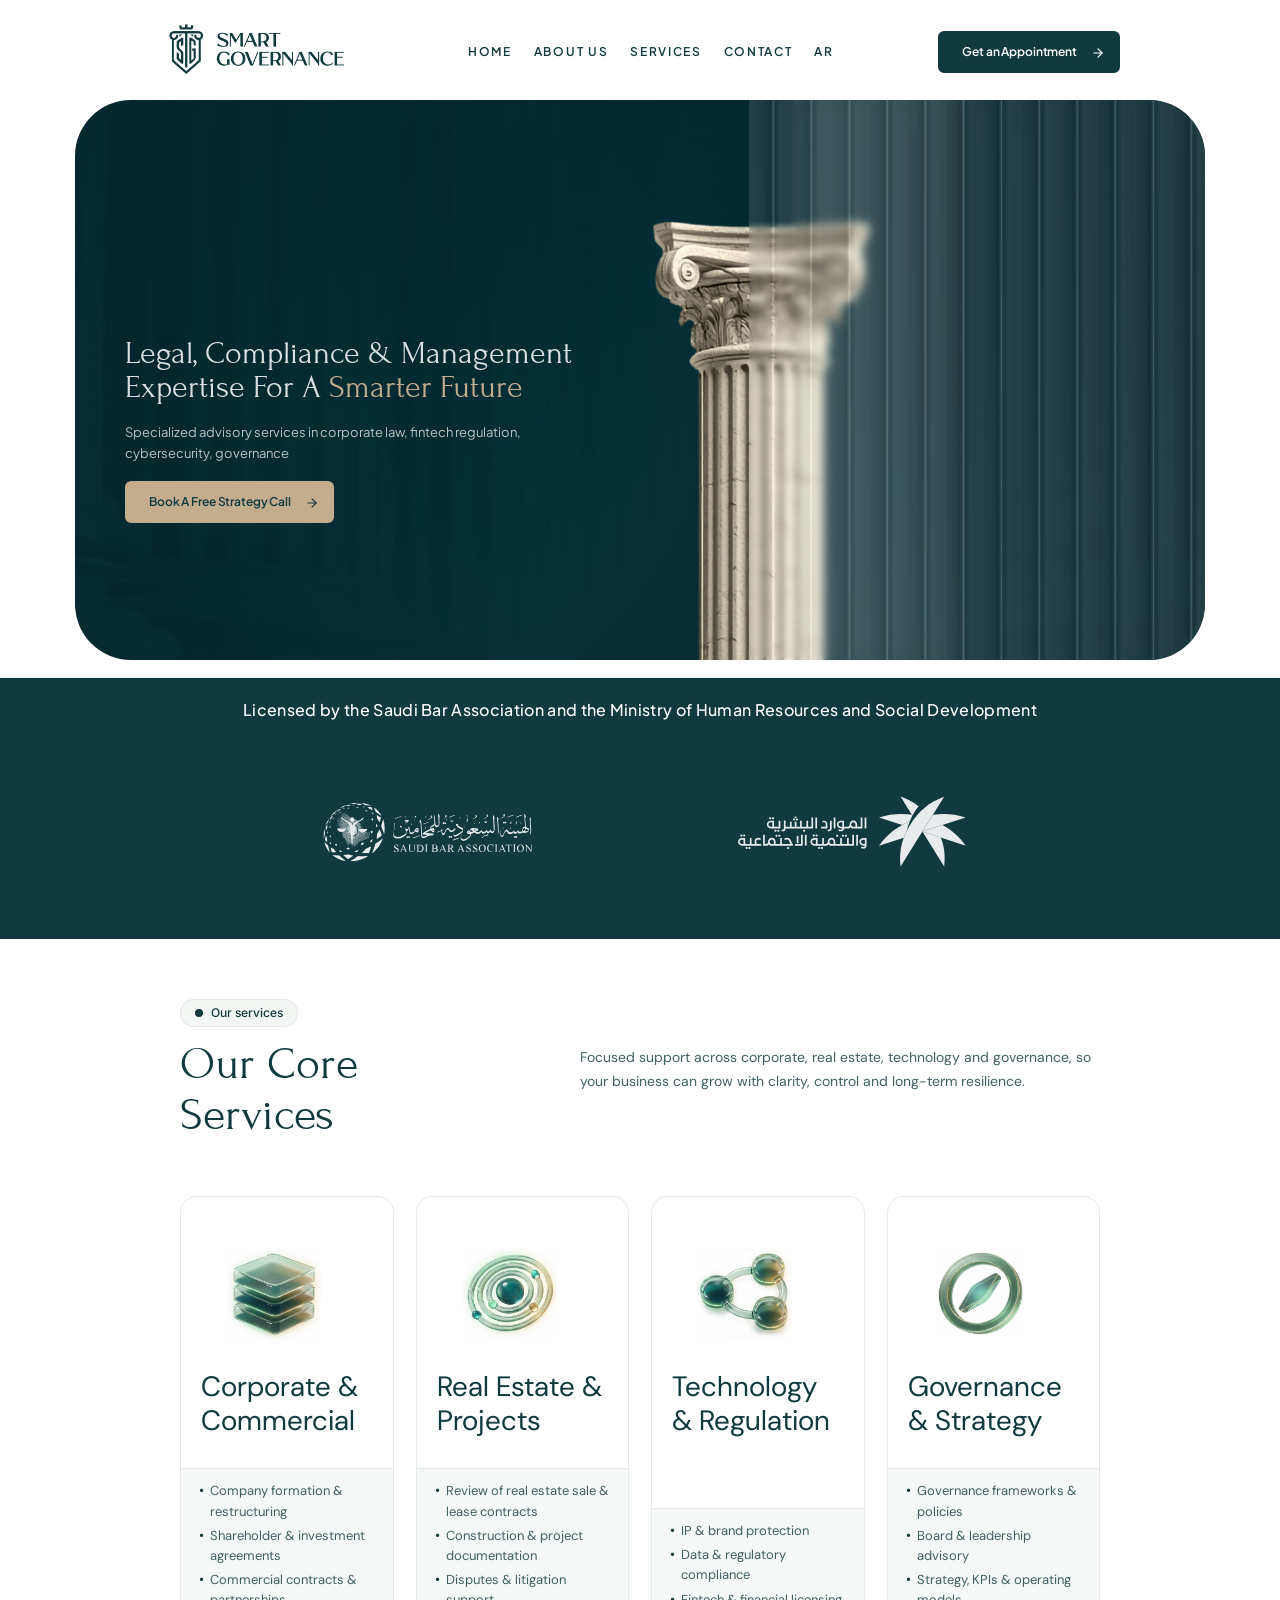
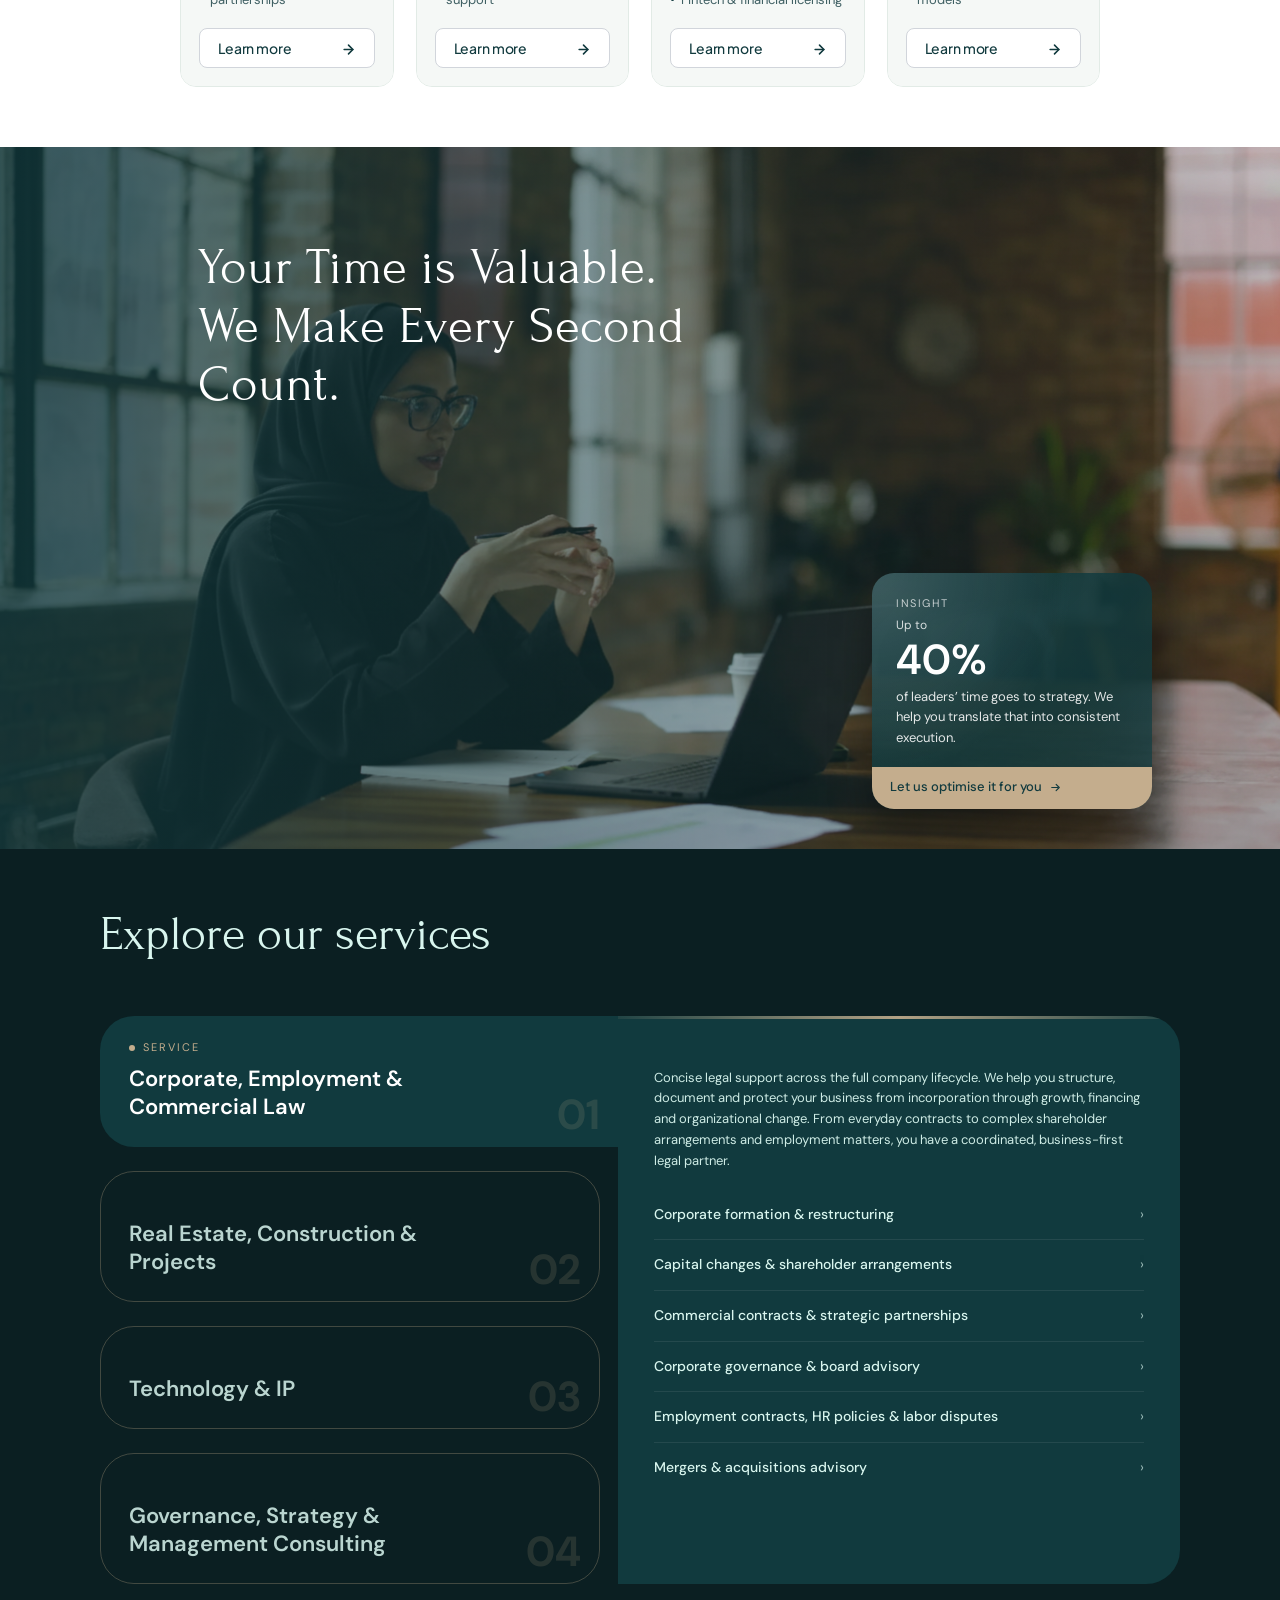
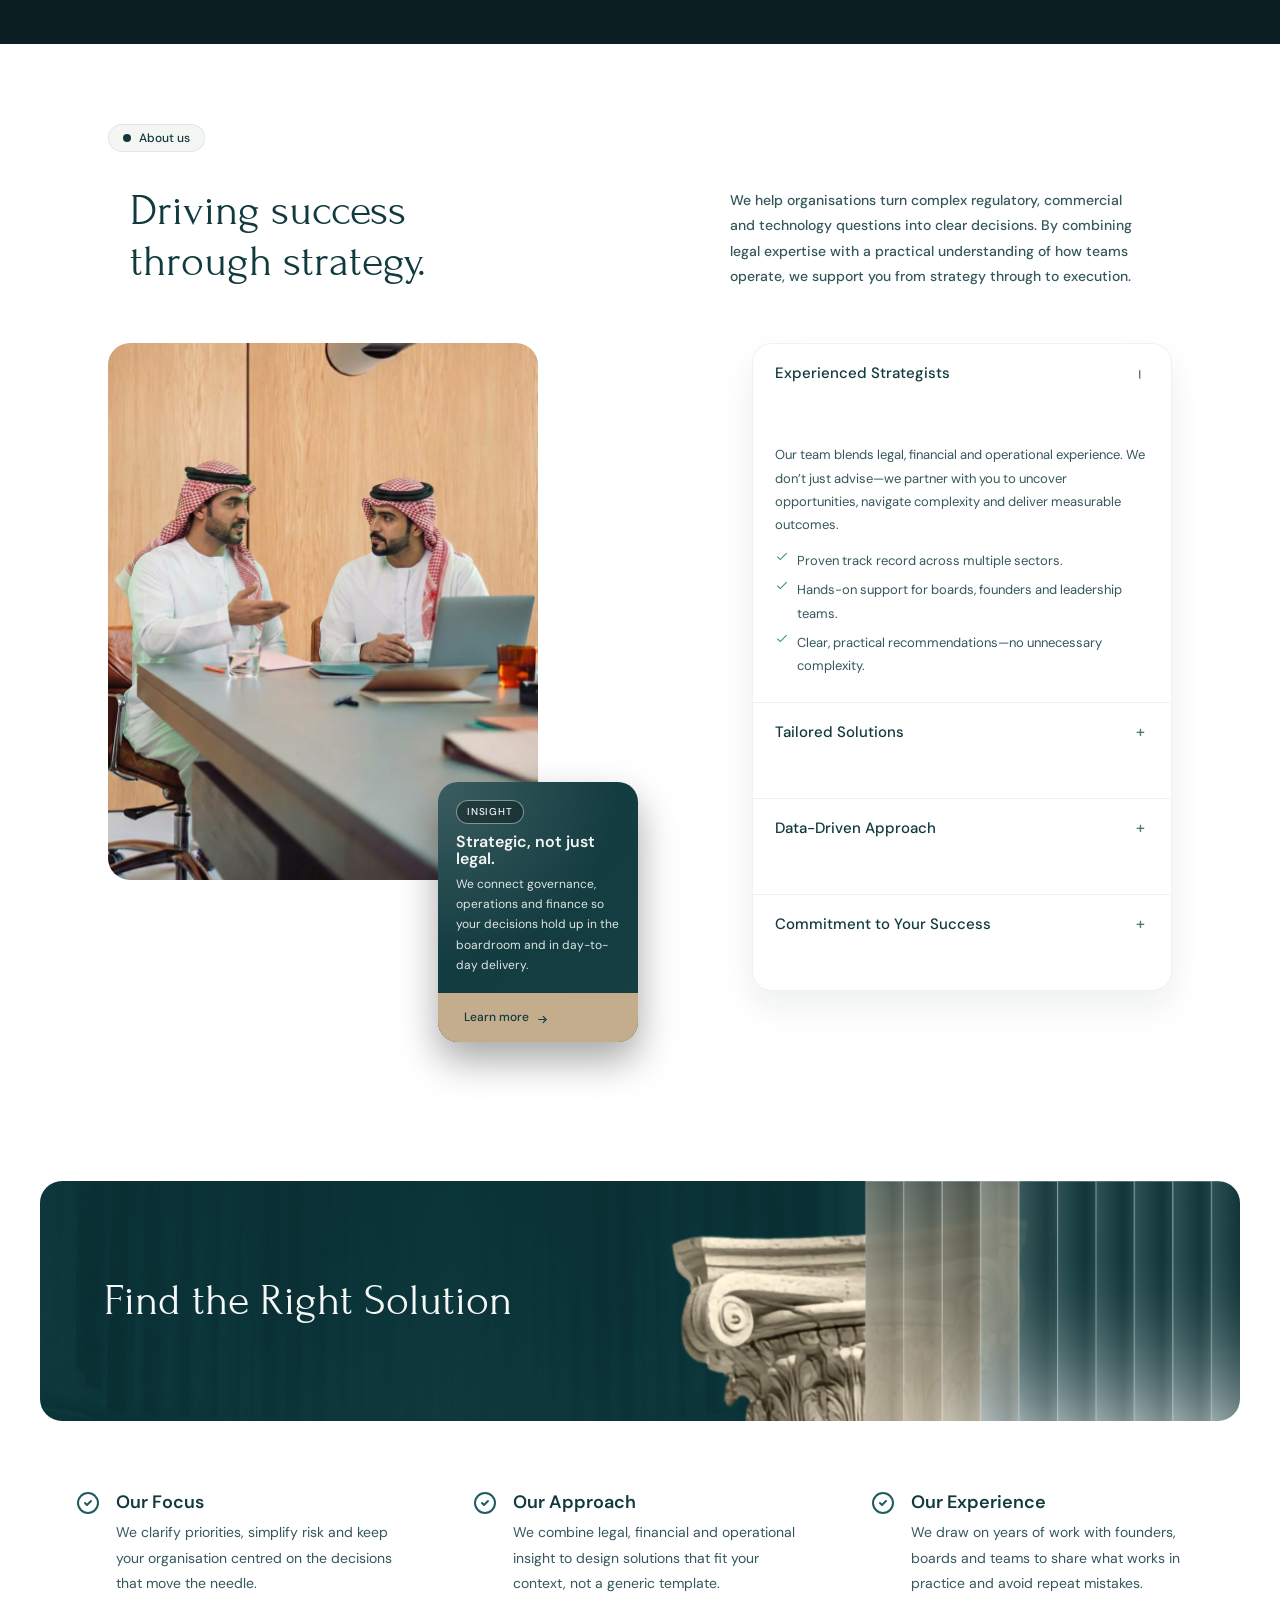
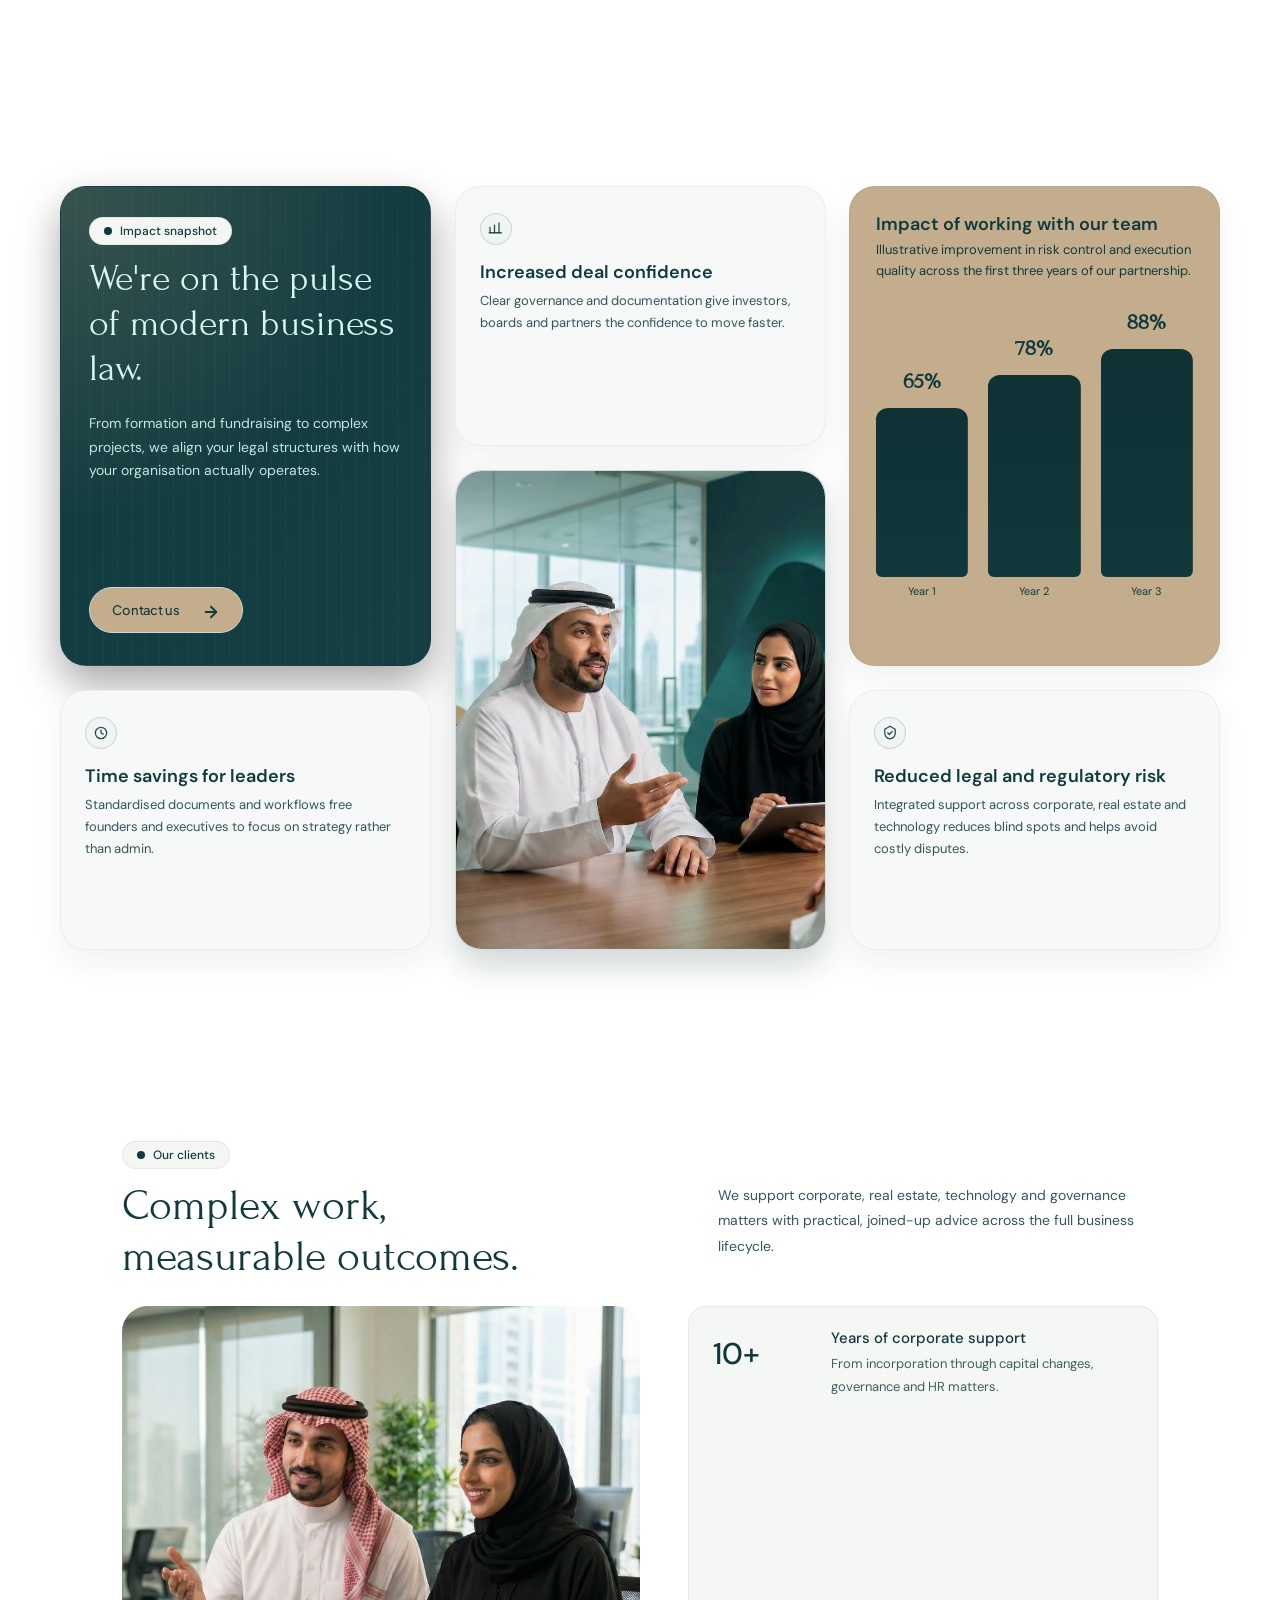
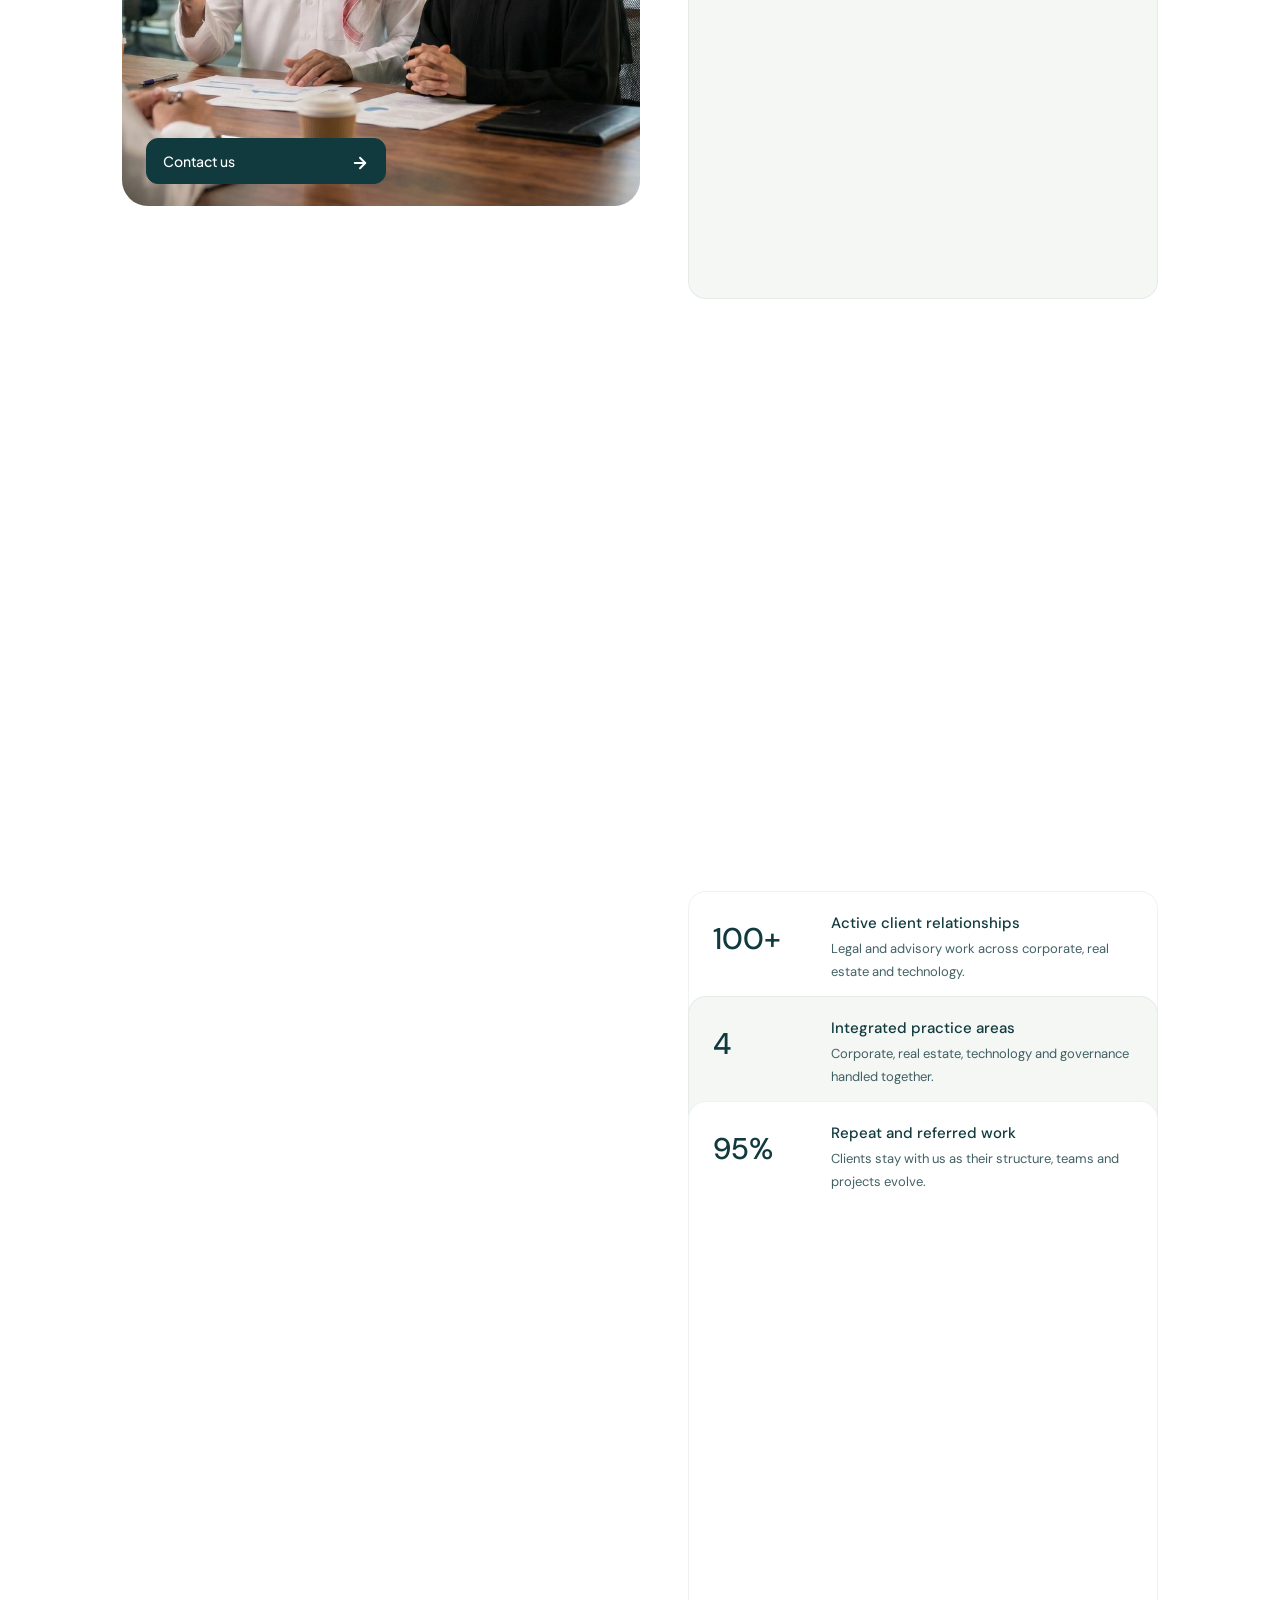
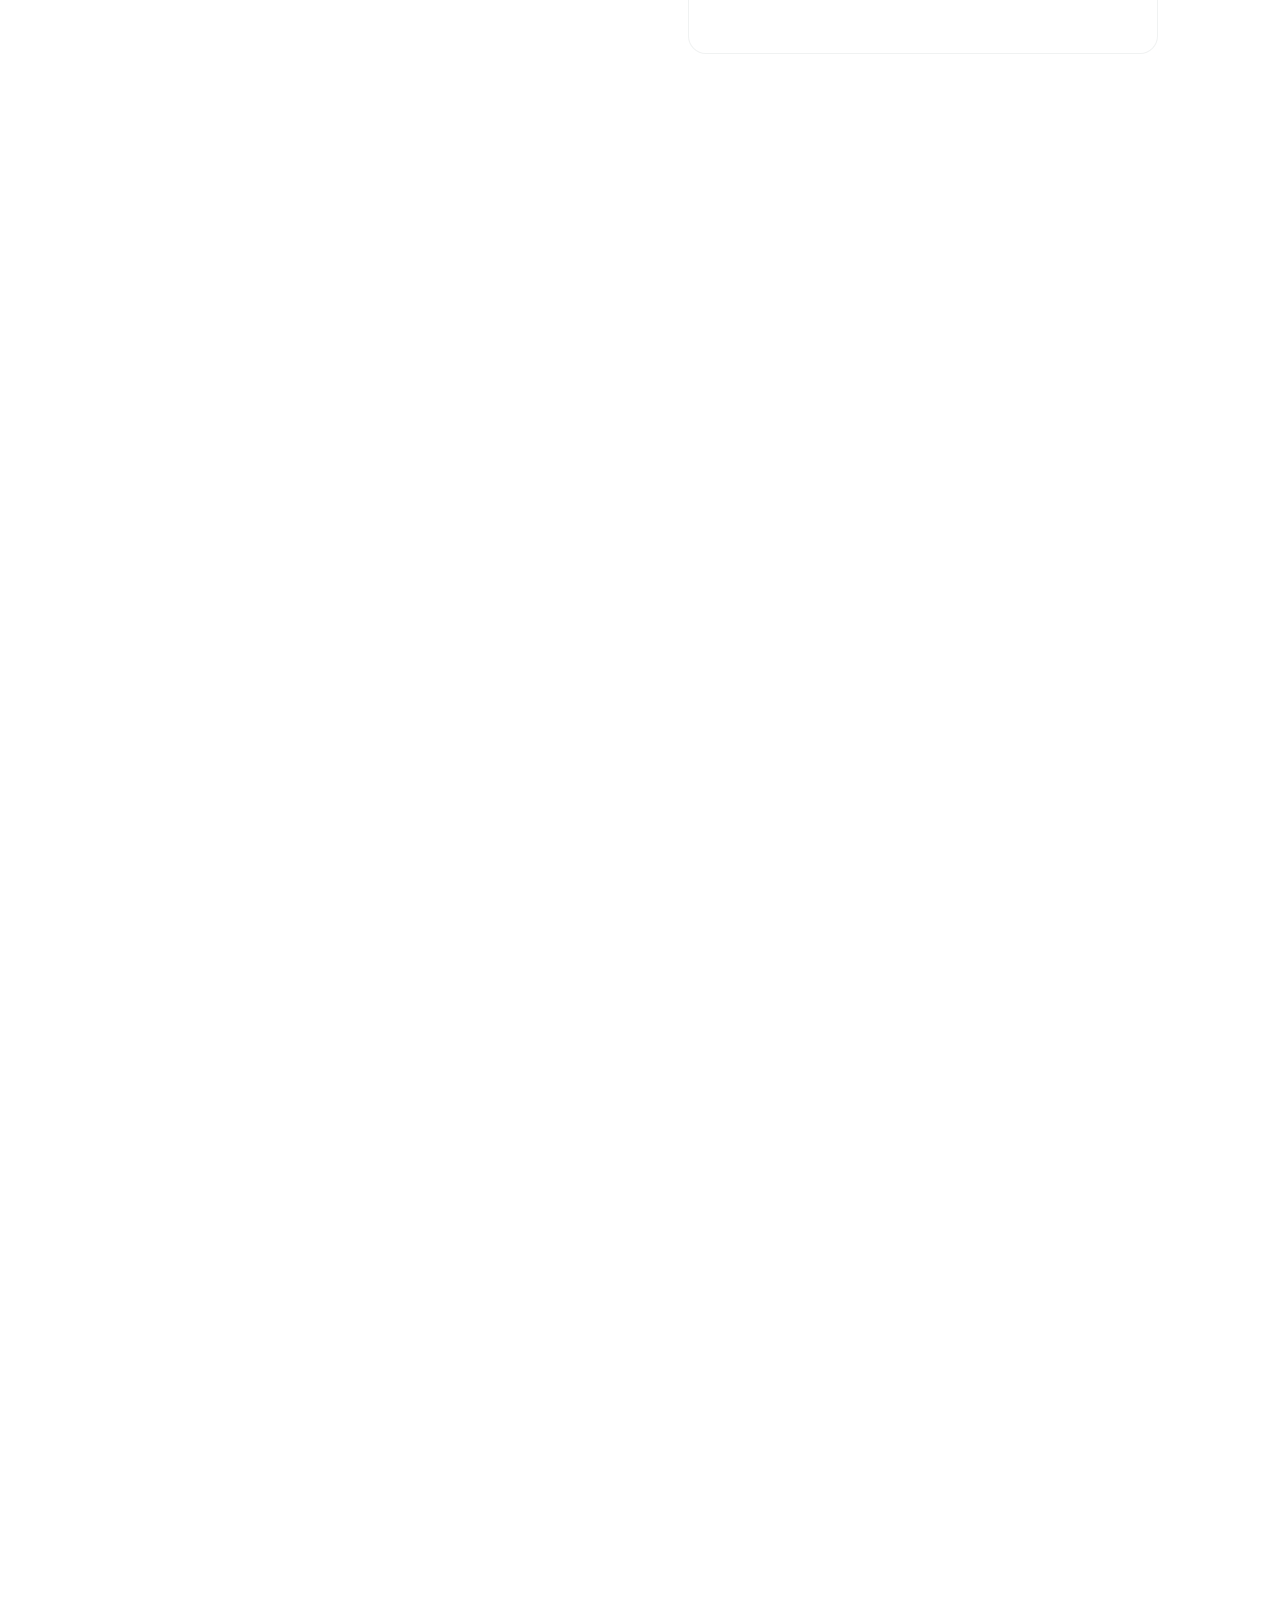
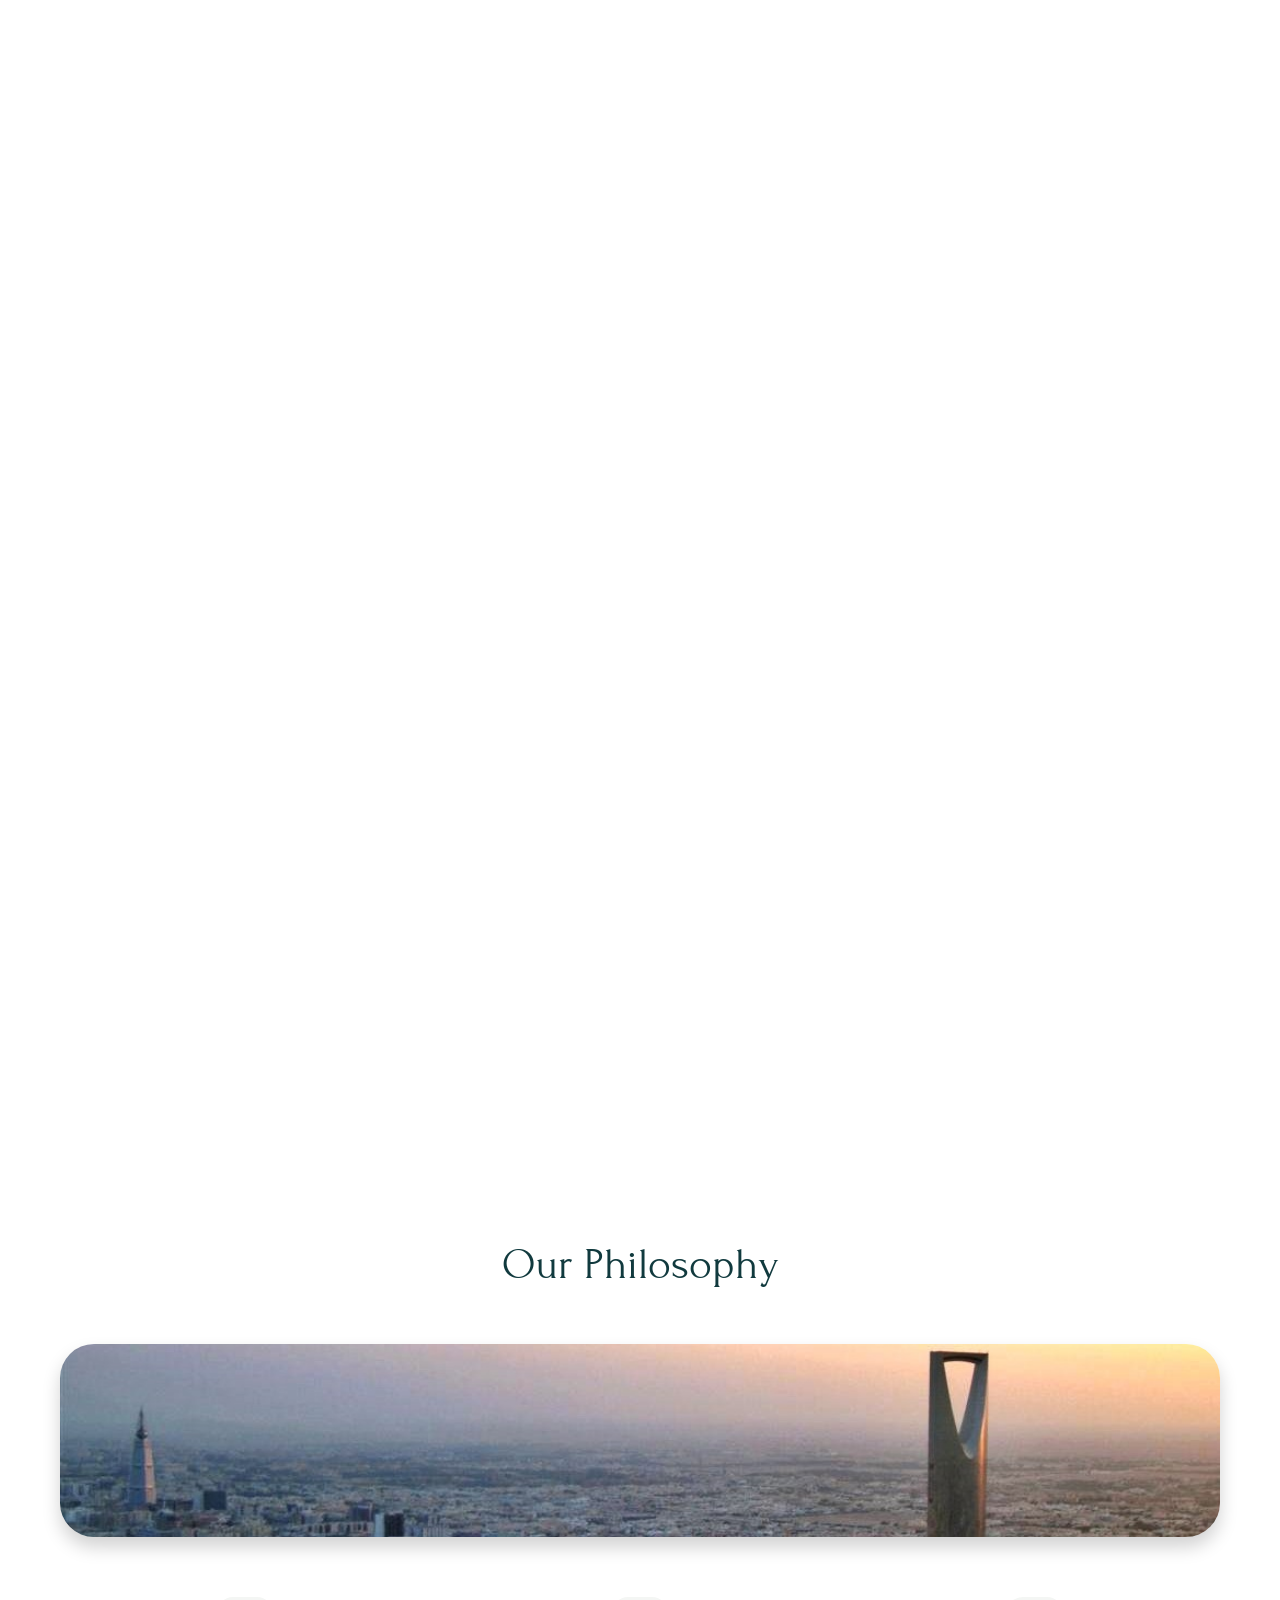
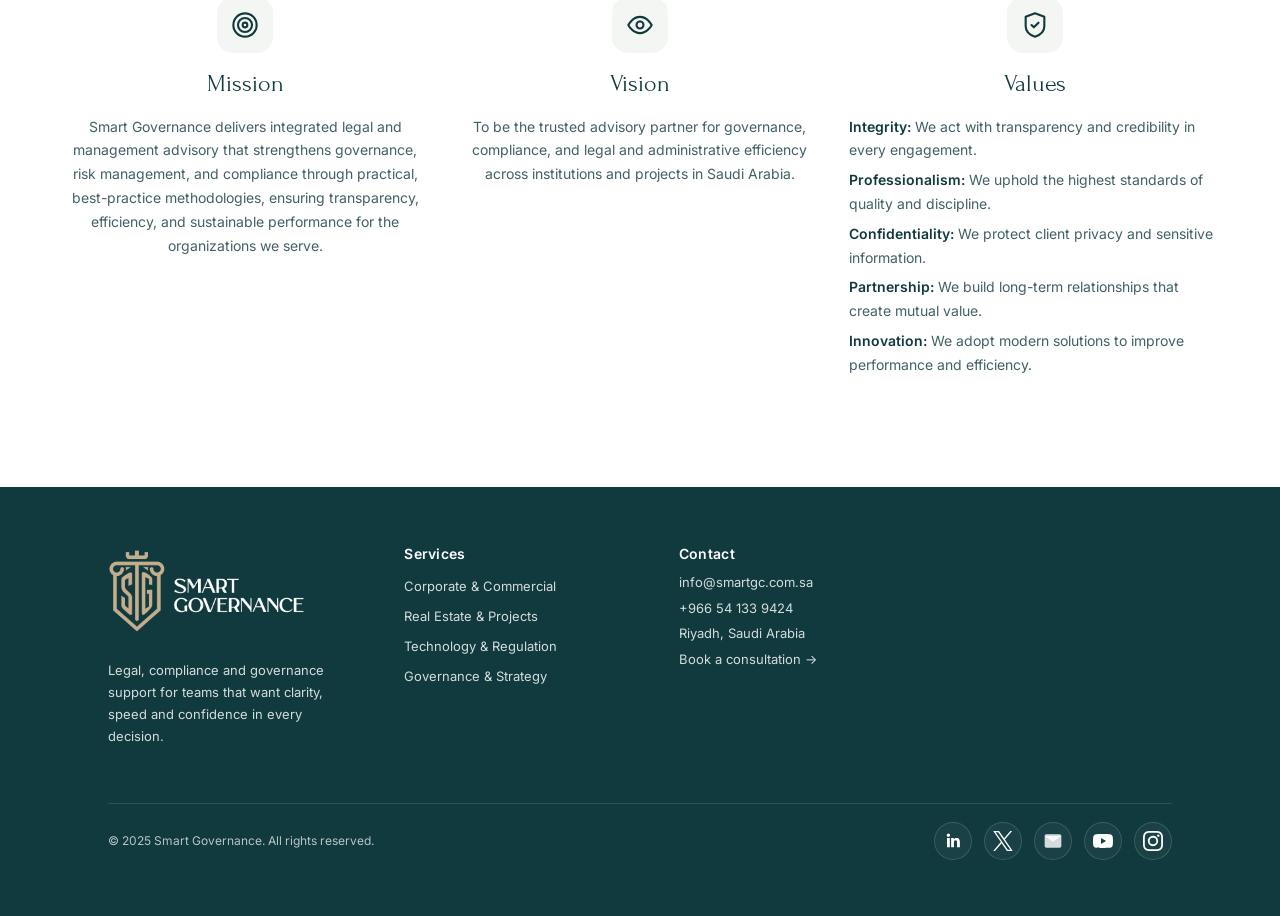
==== commit 3a970f4e: "update contact email to new domain across multiple files" ====
--- a/index.html
+++ b/index.html
@@ -3930,7 +3930,7 @@
  <div>
  <h3 class="sg-footer__heading">Contact</h3>
  <div class="sg-footer__contact">
- <span>info@smartgovernance.com</span>
+ <span>info@smartgc.com.sa</span>
  <span>+966 54 133 9424</span>
  <span>Riyadh, Saudi Arabia</span>
  <a class="sg-footer__link" href="contact.html#contact">Book a consultation &rarr;</a>
@@ -3947,7 +3947,7 @@
  <a href="#" class="sg-footer__social-link sg-footer__icon--x" aria-label="X (Twitter)" target="_blank" rel="noopener noreferrer">
  <img src="/assets/svg/x.svg" alt="" aria-hidden="true" />
  </a>
- <a href="mailto:info@smartgovernance.com" class="sg-footer__social-link" aria-label="Email" target="_blank" rel="noopener noreferrer">
+ <a href="mailto:info@smartgc.com.sa" class="sg-footer__social-link" aria-label="Email" target="_blank" rel="noopener noreferrer">
  <svg viewBox="0 0 24 24" aria-hidden="true" focusable="false" width="24" height="24" fill="currentColor">
  <path d="M4 4h16c1.1 0 2 .9 2 2v12c0 1.1-.9 2-2 2H4c-1.1 0-2-.9-2-2V6c0-1.1.9-2 2-2Z"/>
  <path d="m22 6-10 7L2 6"/>
